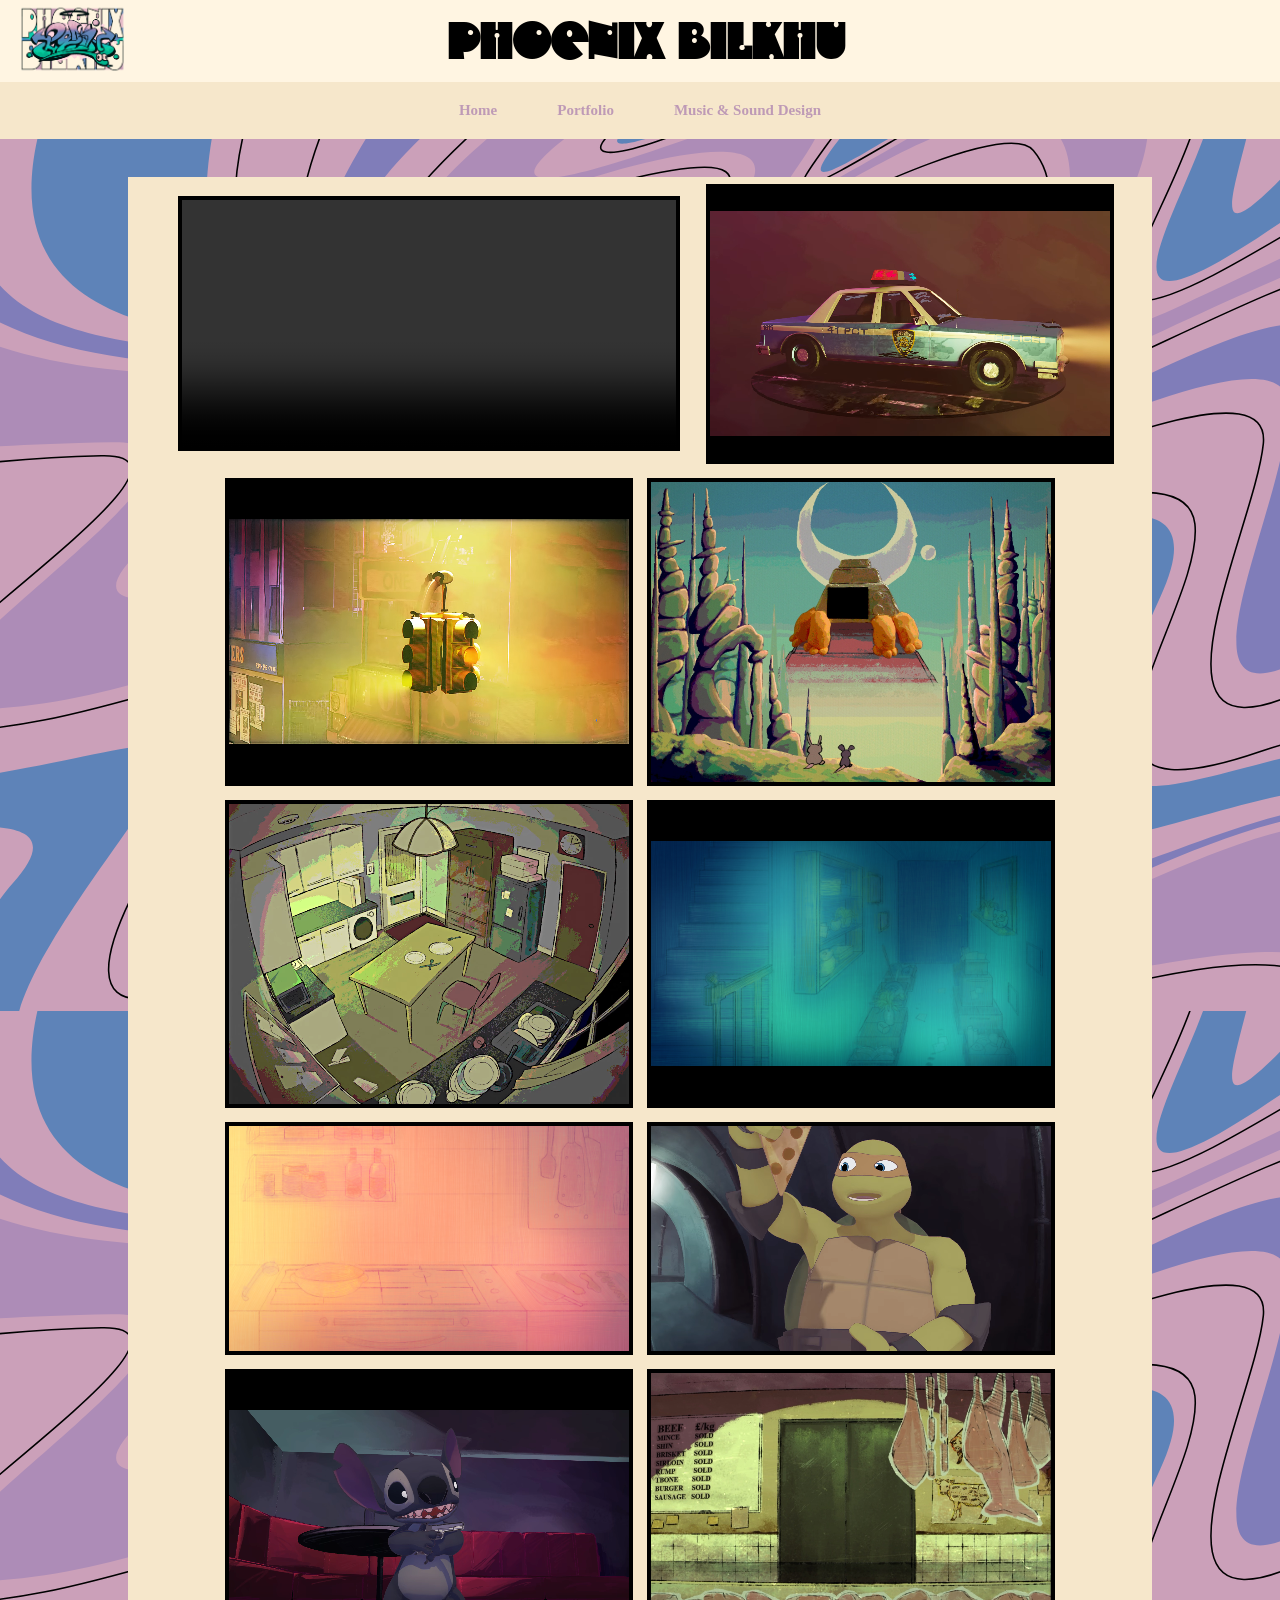
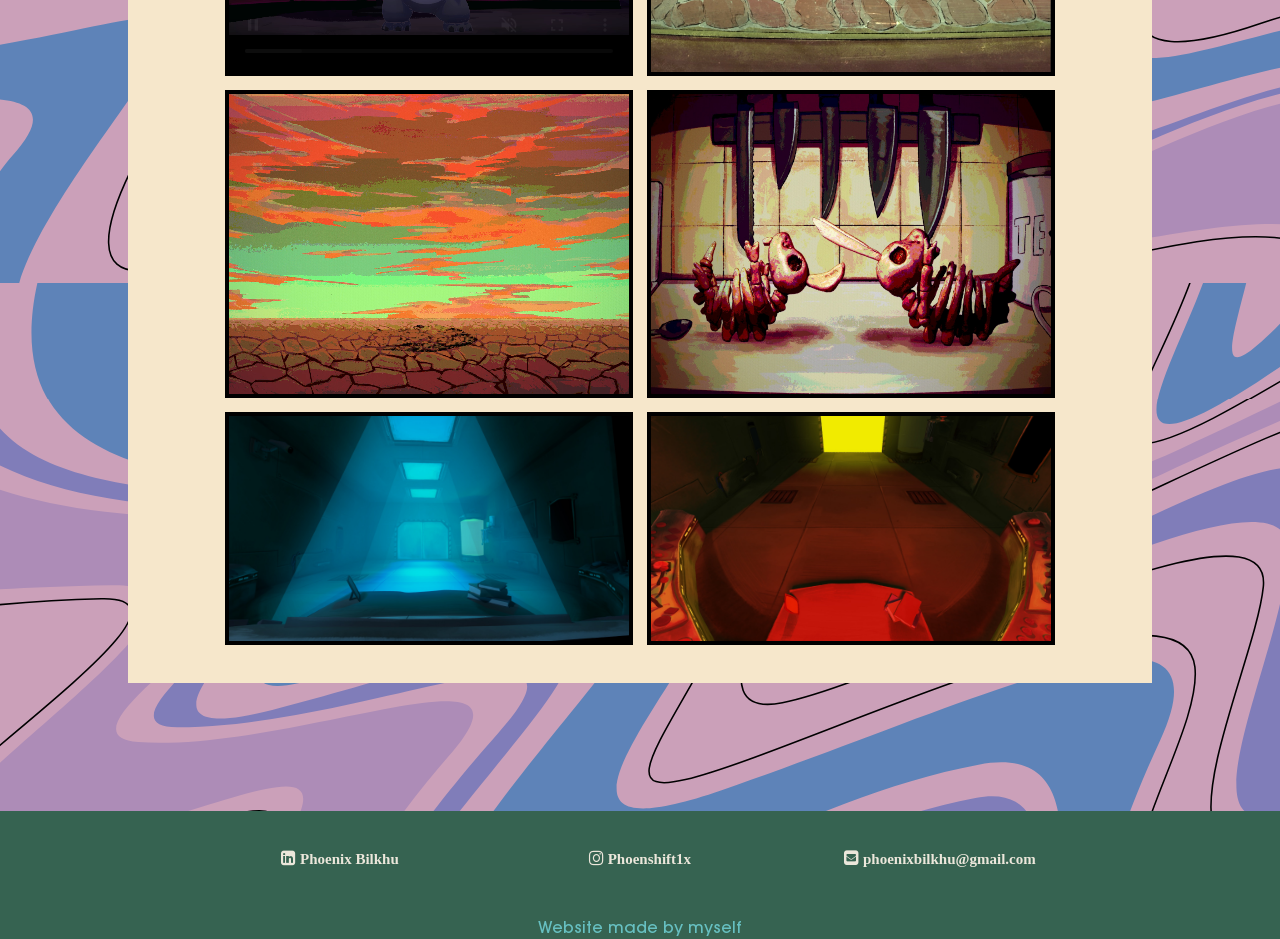
==== portfolio.html @ 6812cae0 "Update portfolio.html" ====
<!DOCTYPE html>
<html lang=en>
   <head>
     
    <link rel="stylesheet" href="https://cdnjs.cloudflare.com/ajax/libs/font-awesome/4.7.0/css/font-awesome.min.css">
    <link rel="stylesheet" href="style.css">
    <title> Portfolio </title>
     <link rel="icon" type="image/x-icon" href="images/icon.ico">
  </head>
<body>
  
  <div class="header">
    <a href="#index" class="logo"><img src="images/logo.png" width="120" height="auto"></a>
    <h1>PHOENIX BILKHU</h1>
    <div class="right"></div>
  </div>
  

  <div class="topnav">
    <ul>
      <li><a href="index.html">Home</a></li>
      <li><a href="portfolio.html">Portfolio</a></li>
      <li><a href="sound.html">Music &amp; Sound Design</a></li>
      <!--<li><a href="#">Contact</a></li>-->
    </ul>
  </div>

  <div class="main">
    <div class="gallerycontainer">
      <div class="gallery">
        <video src="portfolio/catanim.webm" type="video/webm" width=100% height=100% loop controls autoplay class="galleryhighlight"></video>
    
        <!--<div class="gallerycolumn">-->
          <div class="galleryitem">
            <video src="portfolio/COP CAR.webm" type="video/webm" width=100% height=100% loop autoplay muted></video>
          </div>
        
          <div class="galleryitem">
            <video src="portfolio/lobstermobster.webm" type="video/webm" width=100% height=100% loop autoplay muted></video>
          </div>
      
          <div class="galleryitem">
            <img src="portfolio/microwave.jpeg" width=1440 height=1080>
          </div>
      
          <div class="galleryitem">
            <video src="portfolio/kitchen.webm" type="video/webm" width=100% loop autoplay muted></video>
          </div>
      
          <div class="galleryitem">
            <img src="portfolio/tbp_sh04_bg.jpg" width=1920 height=1080>
          </div>
      
          <div class="galleryitem">
            <img src="portfolio/tbp_sh104_bg.jpg" width=1920 height=1080>
          </div>
      
          <div class="galleryitem">
            <video src="portfolio/emotion_v2.webm" type="video/webm" loop autoplay muted></video>
          </div>
      
          <div class="galleryitem">
            <video src="portfolio/lip_sync_v2.webm" type="video/webm" loop autoplay controls muted></video>
          </div>
      
          <div class="galleryitem">
            <img src="portfolio/BFBN_BG_sh01.jpeg" width=1440 height=1080>
          </div>
      
          <div class="galleryitem">
            <video src="portfolio/cat appears.webm" type="video/webm" width=100% height=100% loop autoplay muted></video>
          </div>
      
          <div class="galleryitem">
            <img src="portfolio/end screen.jpeg" width=1440 height=1080>
          </div>
          
          <div class="galleryitem">
            <img src="portfolio/spsw_TEST02.jpeg" width=1920 height=1080>
          </div>
          
          <div class="galleryitem">
            <img src="portfolio/spsw_TEST03.jpeg" width=1920 height=1080>
          </div>
      </div>

        



    </div>
  
    
    <div class="space"></div>
  </div>
  
  <div class="footer">
    <div class="footercontainer">
      <div class="contactcontainer">
        <div class="contactlink">
          <a href="https://www.linkedin.com/in/phoenix-bilkhu-571b53319" target="_blank"><i style="font-size:17px" class="fa">&#xf08c;</i> Phoenix Bilkhu</a>
        </div>
        <div class="contactlink">
        <a href="https://www.instagram.com/phoenshift1x" target="_blank"><i style="font-size:17px" class="fa">&#xf16d;</i> Phoenshift1x</a>
        </div>
        <div class="contactlink">
        <a href="mailto:phoenixbilkhu@gmail.com"><i style="font-size:17px" class="fa">&#xf199;</i> phoenixbilkhu@gmail.com</a>
      </div>
    </div>
    <div class="footertextcontainer"><p class="footertext">Website made by myself</p></div>
  </div>
</div>
    
</body>
</html>
---- style.css ----
@font-face {
  font-family: "Block Berthold";
  src: url('fonts/Block Berthold Regular.ttf') format('truetype');
}

@font-face {
  font-family: "Flexure";
  src: url('fonts/Flexure.ttf') format('truetype');
}

@font-face {
  font-family: "Zurich Extended";
  src: url('fonts/Zurich Extended BT.ttf') format('truetype');
}

@font-face {
  font-family: "Hypnos";
  src: url('fonts/Hypnos-Regular.otf') format('opentype');
}

@font-face {
  font-family: "Shotgun";
  src: url('fonts/Shotgun Regular.ttf') format('truetype');
}

@font-face {
  font-family: "Pusab";
  src: url('fonts/PUSAB___.otf') format('opentype');
}

@font-face {
  font-family: "ITC Avant Garde";
  src: url('fonts/ITCAvantGardePro-Md.ttf') format('truetype');
}

body {
  display: flex;
  min-height: 100vh;
  margin: 0;
  flex-direction: column;
  /*background-color: #B02C37;*/
  padding: 0;
}

.main {
  font-family: "PT Sans", Calibri, Tahoma, sans-serif;
  display: flex;
  flex-direction: column;
  background-color: #f6e7cb;
  /*background-image: url(images/background02.svg);*/
  /*background-size: 25% auto;*/
  /*background-repeat: repeat;*/
  margin: 0;
  /*padding-bottom: 15%;*/
}

.header {
  margin-top: 0;
  margin-bottom: 0;
  display: flex;
  /*flex-direction: row;*/
  justify-content: center;
  align-content: center;
  background-color: #FFF5E2;
}

.logo {
  margin-top: auto;
  margin-bottom: auto;
  /*margin-left: auto;*/
  padding-left: 1%;
  flex: 1;
}

h1 {
  display: inline-block;
  font-family: "Shotgun";
  /*transform: scaleY(0.5);*/
  font-size: 300%;
  margin-top: auto;
  margin-bottom: auto;
  /*justify-self: center;*/
  margin-left: auto;
  margin-right: auto;
}
.right {
  flex: 1;
}

ul {
  list-style-type: none;
  margin: 0;
  padding: 0;
  display: flex;
  justify-content: center;
  background-color: #f6e7cb;
}

ul li a {
  font-family: "kabel";
  display: block;
  color: #BE9AB6;
  padding: 20px 30px;
  text-decoration: none;
}

ul li a:hover {
  color: #f6e7cb;
  background-color: #E2BAC9;

}

ul li a:active {
  background-color: #BE9AB6;
}

/*
.main {
  display: flex;
  justify-content: center;
}
*/


.videodiv {
  padding: 7% 0% 7% 0%;
  margin-right: 0%;
  margin-left: 0%;
  width:100%;
  /*background-color: #DBA6C0;*/
  background-image: url(images/background01.svg);
  background-size: 120%;
  /*background-repeat: repeat;*/


  
}
video {
  display: block;
  margin: 0 auto;
}
.bio{
  /*background-color: #e9d8b9;*/
  margin-top: 5%;
  margin-left: 10%;
  margin-right: 10%;
  padding: 2% 5% 2% 5%;
}
.spacer{
  border: 1px solid #d4bc8f;
}
.bio p{
  font-family: ""ITC Avant Garde"";
  margin: 5% auto 5% auto;
  /*padding-left: 25%;*/
  font-size: 150%;
  /*padding-right: 25%;*/
  text-align: center;
  color: #354242;
  font-weight: lighter;
}
.experience {
  margin-top: 5%;
  margin-bottom: 0;
  padding-top: 10%;
  padding-bottom: 10%;
  background-image: url(images/background02.svg);
  background-size: 120%;
}
.filmtitle {
  font-family: "Kabel";
  font-size: 30px;
  margin: 0;
  margin-top: 1%;
  padding-left: 10%;
  padding-right: 10%;
  text-align: center;
  color: #FFF5E2;
  font-weight: bold;
}
.filmrole {
  font-family: ""ITC Avant Garde"";
  font-size: 20px;
  margin: 0;
  margin-top: 1%;
  margin-bottom: 3%;
  padding-left: 10%;
  padding-right: 10%;
  text-align: center;
  color: #FFF5E2;
  font-weight: bold;
}


.gallery {
  display: flex;
  flex-wrap: wrap;
  justify-content: center;
  background-color: #f6e7cb;
  padding: 3%;
  padding-top: 0%
}

.gallerycontainer {
  background-color: #BE9AB6;
  background-image: url(images/background01.svg);
  background-size: 120%;
  padding: 10%;
  padding-top: 3%;
  margin-bottom: 0;
}

.galleryhighlight {
  flex: 1;
  border: 4px solid #000000;
  margin: 2%;
}
.galleryitem {
  display: flex;
  /*aspect-ratio: 16/9;*/
  margin: 7px;
  border: 4px solid #000000;
  width: 45%;
  max-width: 400px;
  min-width: 230px;
  align-content: center;
  justify-content: center;
  background-color: #000000
}
.galleryitem img{
  width: 100%;
  align-self: center;
  height: auto;
}

.galleryitem video{
  width: 100%;
  height: auto;
}

.soundgallery {
  padding: 3%;
  /*padding-top: 3%;*/
  display: flex;
  flex-direction: column;
}

.soundgalleryitem {
  margin-bottom: 5%;
  display: flex;
  padding: 2%;
  flex-direction: row;
  justify-content: flex-start;
  
  /*background-image: url(images/bg_image01.png);*/
  background-image: url(images/background02.svg);
  background-size: 120%;
  /*background-size: 25% auto;*/
  /*background-repeat: repeat;*/
}

.soundgalleryitem video{
  width: 50%;
  /*height: auto;*/
}

.soundgallerytext{
  margin-left: 10%;
  margin-right: 10%;
  /*
  font-family: "Kabel";
  font-weight: bold;
  color: #FFF5E2;
  */
}

.soundgallerytext h2{
  font-family: "Kabel";
  font-weight: bold;
  color: #FFF5E2;
  font-size: 150%
}

.soundgallerytext p{
  font-family: "Kabel";
  font-weight: normal;
  color: #FFF5E2;
}

.instagram-media {
  height: auto;
  width: auto;
  display: flex;
}

.soundgalleryaudio{
  margin-left: auto;
  margin-right: auto;
  display: flex;
  flex-direction: column;
  justify-content: center;
  width: auto;
    
}

.embedcontainer {
  display: flex;
  justify-content: center;
  justify-self: center;
  margin: 5% 10% 5% 10%;
  /*margin-top: 5%*/
  /*max-width: 900px;*/
}




.space {
  flex-grow: 0.75;
}
.footer {
  margin-top: 0;
  padding-top: 3%;
  padding-bottom: 0;
  width: 100%;
  /*background-color: #BF5441;*/
  background-color: #366351;
}

.contactcontainer {
  display: grid;
  grid-template-columns: repeat(auto-fit, 300px);
  justify-content: center;
  margin-bottom: 2%;
}


.contactlink {
  text-align: center;
  color: #f5e5dd
}

a{
  font-family: "Kabel";
  text-decoration: none;
  font-size: 15px;
  font-weight: bold;
  color: #ece7db;
}
a:hover{
  color: #67c0c2;
}

.footertextcontainer{
  display: flex;
  justify-content: center;
  margin: 0;
}
.footertext {
  font-family: "ITC Avant Garde";
  color: #67c0c2;
  margin-bottom: 0;
  margin-top: 2%;
  font-weight: lighter;
  font-size: 16px;
  padding-bottom: 0;
  display: inline-block;
  /*transform: scaleY(0.7);*/
  /*margin-left: 50%;*/
  /*margin-right: auto;*/
}
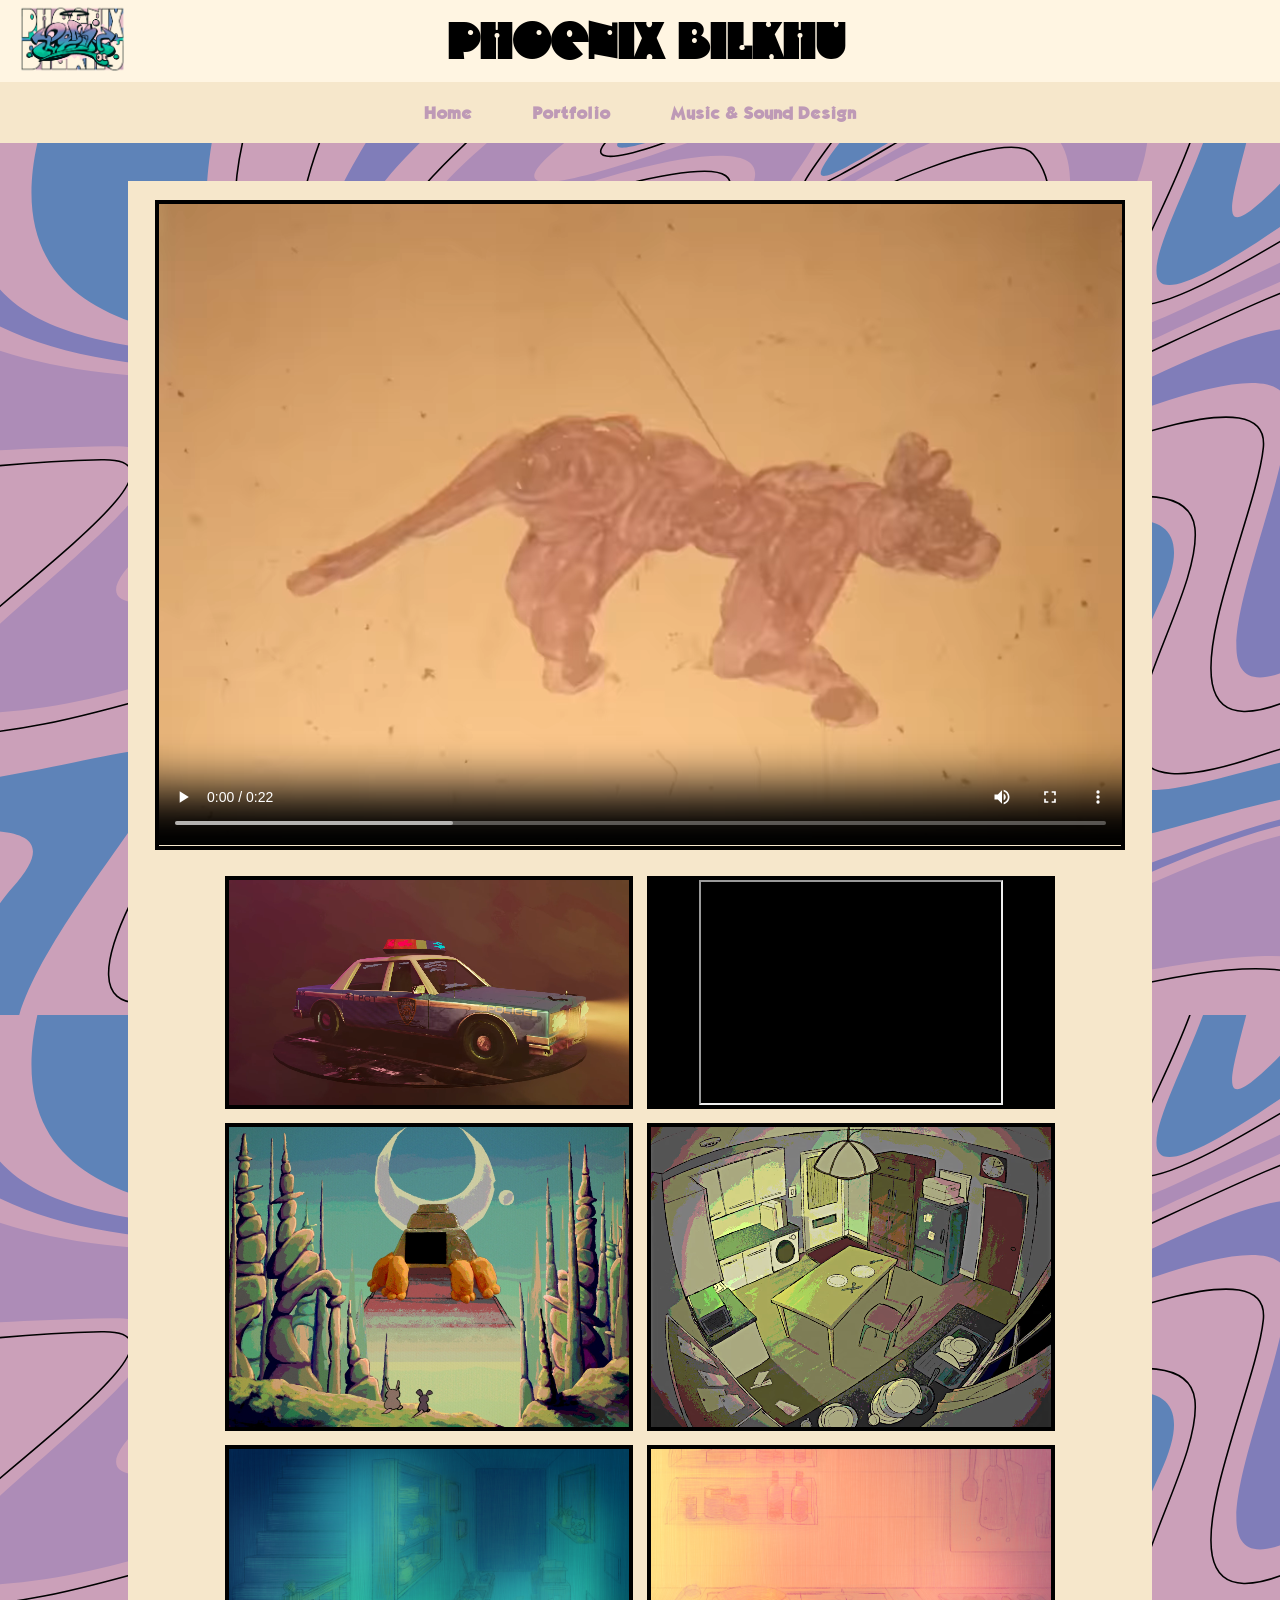
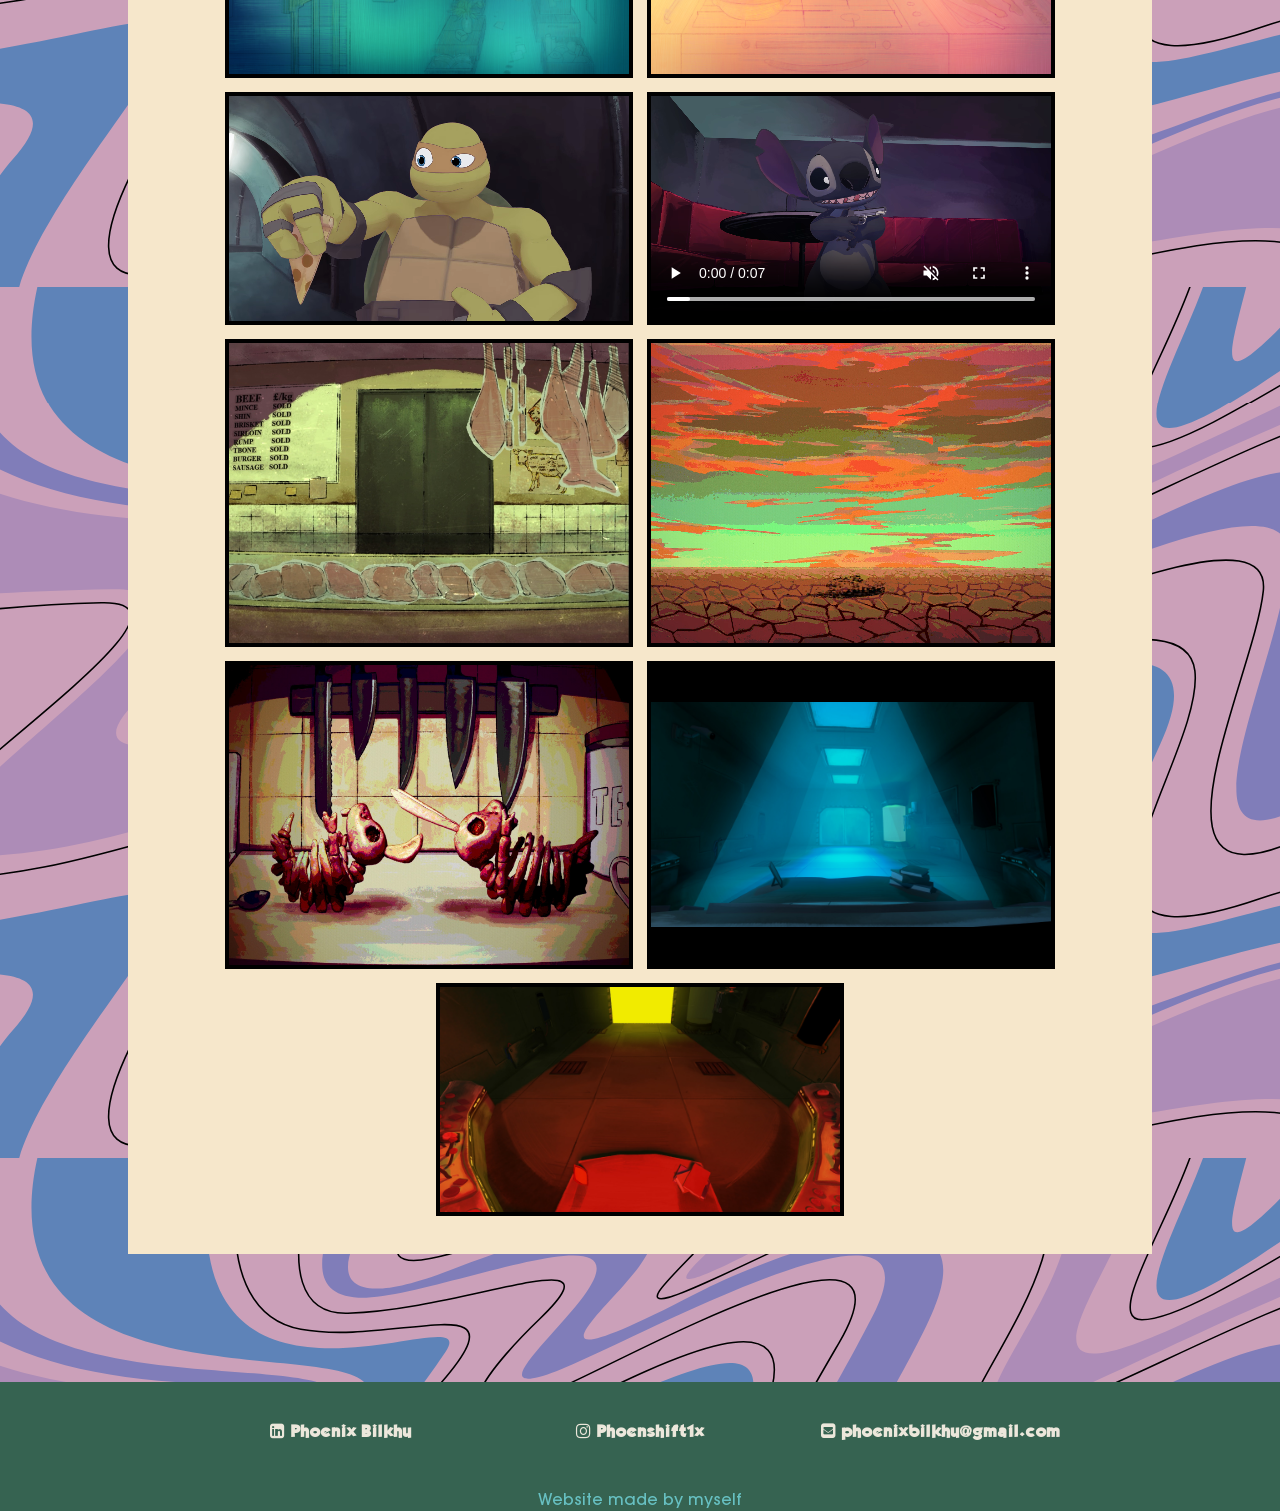
==== commit c12b9a48: "file push test" ====
--- a/portfolio.html
+++ b/portfolio.html
@@ -36,7 +36,8 @@
           </div>
         
           <div class="galleryitem">
-            <video src="portfolio/lobstermobster.webm" type="video/webm" width=100% height=100% loop autoplay muted></video>
+            <!--<video src="https://drive.google.com/file/d/1ZB_AV8BOev5Bovxl6Uo3e-JlqiFli-lx/preview" type="video/webm" width=100% height=100% loop autoplay muted></video>-->
+            <iframe src="https://drive.google.com/file/d/1ZB_AV8BOev5Bovxl6Uo3e-JlqiFli-lx" width=auto height=auto></iframe>
           </div>
       
           <div class="galleryitem">
--- a/style.css
+++ b/style.css
@@ -25,7 +25,12 @@
 
 @font-face {
   font-family: "Pusab";
-  src: url('fonts/PUSAB___.otf') format('opentype');
+  src: url('fonts/PUSAB___.ttf') format('truetype');
+}
+
+@font-face {
+  font-family: "Kabel";
+  src: url('fonts/Kabel Bold.ttf') format('truetype');
 }
 
 @font-face {
@@ -97,7 +102,7 @@
 }
 
 ul li a {
-  font-family: "kabel";
+  font-family: "Kabel";
   display: block;
   color: #BE9AB6;
   padding: 20px 30px;
@@ -114,12 +119,6 @@
   background-color: #BE9AB6;
 }
 
-/*
-.main {
-  display: flex;
-  justify-content: center;
-}
-*/
 
 
 .videodiv {
@@ -240,6 +239,7 @@
 
 .soundgallery {
   padding: 3%;
+  padding-bottom: 0;
   /*padding-top: 3%;*/
   display: flex;
   flex-direction: column;
@@ -248,9 +248,10 @@
 .soundgalleryitem {
   margin-bottom: 5%;
   display: flex;
-  padding: 2%;
+  padding: 1%;
   flex-direction: row;
-  justify-content: flex-start;
+  justify-content: space-between;
+  /*align-content: stretch;*/
   
   /*background-image: url(images/bg_image01.png);*/
   background-image: url(images/background02.svg);
@@ -288,9 +289,23 @@
 }
 
 .instagram-media {
-  height: auto;
+  height: 289px;
   width: auto;
-  display: flex;
+  /*display: flex;*/
+}
+
+.youtube-media  {
+  /*height: 200%;*/
+  /*width: 100%;*/
+  size: 200%;
+  /*display: flex;*/
+}
+
+.media-container {
+  width: fit-content;
+  height: fit-content;
+  display: flex;
+  /*align-content: center;*/
 }
 
 .soundgalleryaudio{
@@ -300,14 +315,13 @@
   flex-direction: column;
   justify-content: center;
   width: auto;
-    
 }
 
 .embedcontainer {
   display: flex;
   justify-content: center;
   justify-self: center;
-  margin: 5% 10% 5% 10%;
+  margin: 0% 10% 5% 10%;
   /*margin-top: 5%*/
   /*max-width: 900px;*/
 }
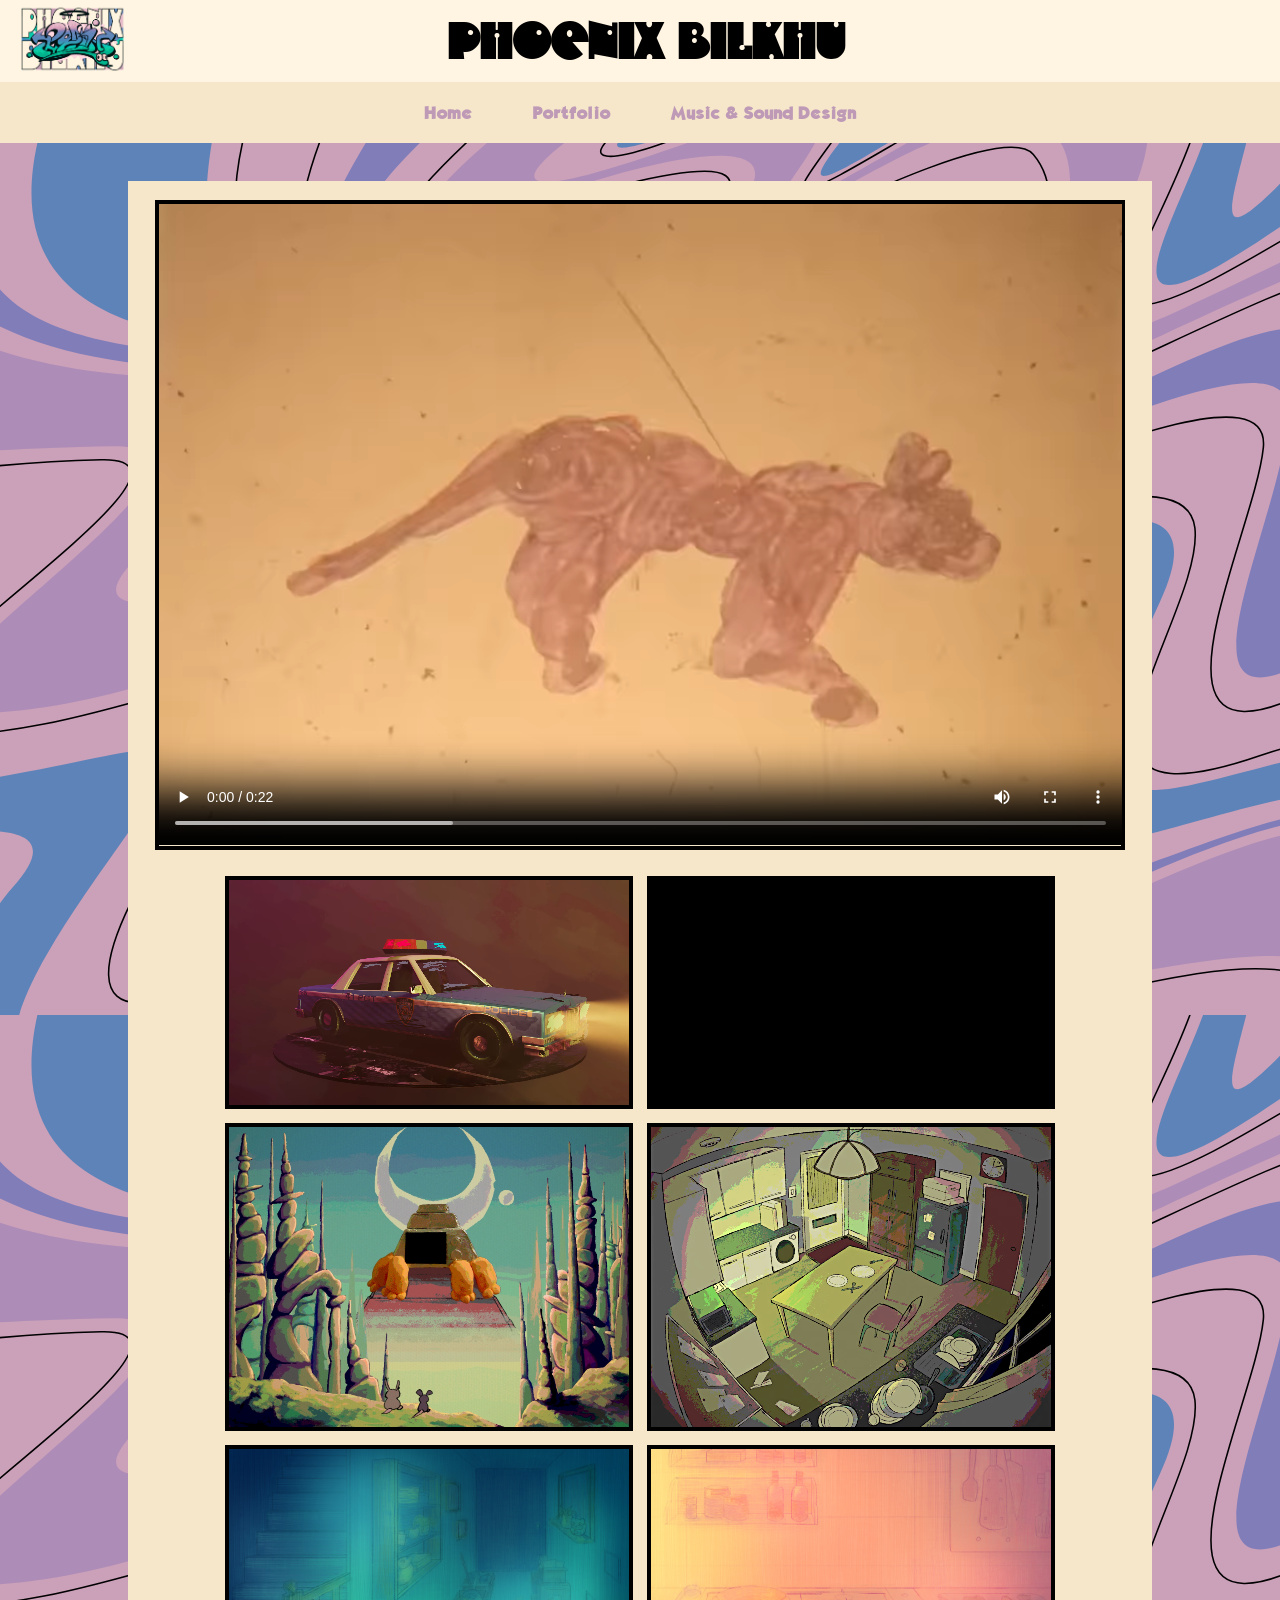
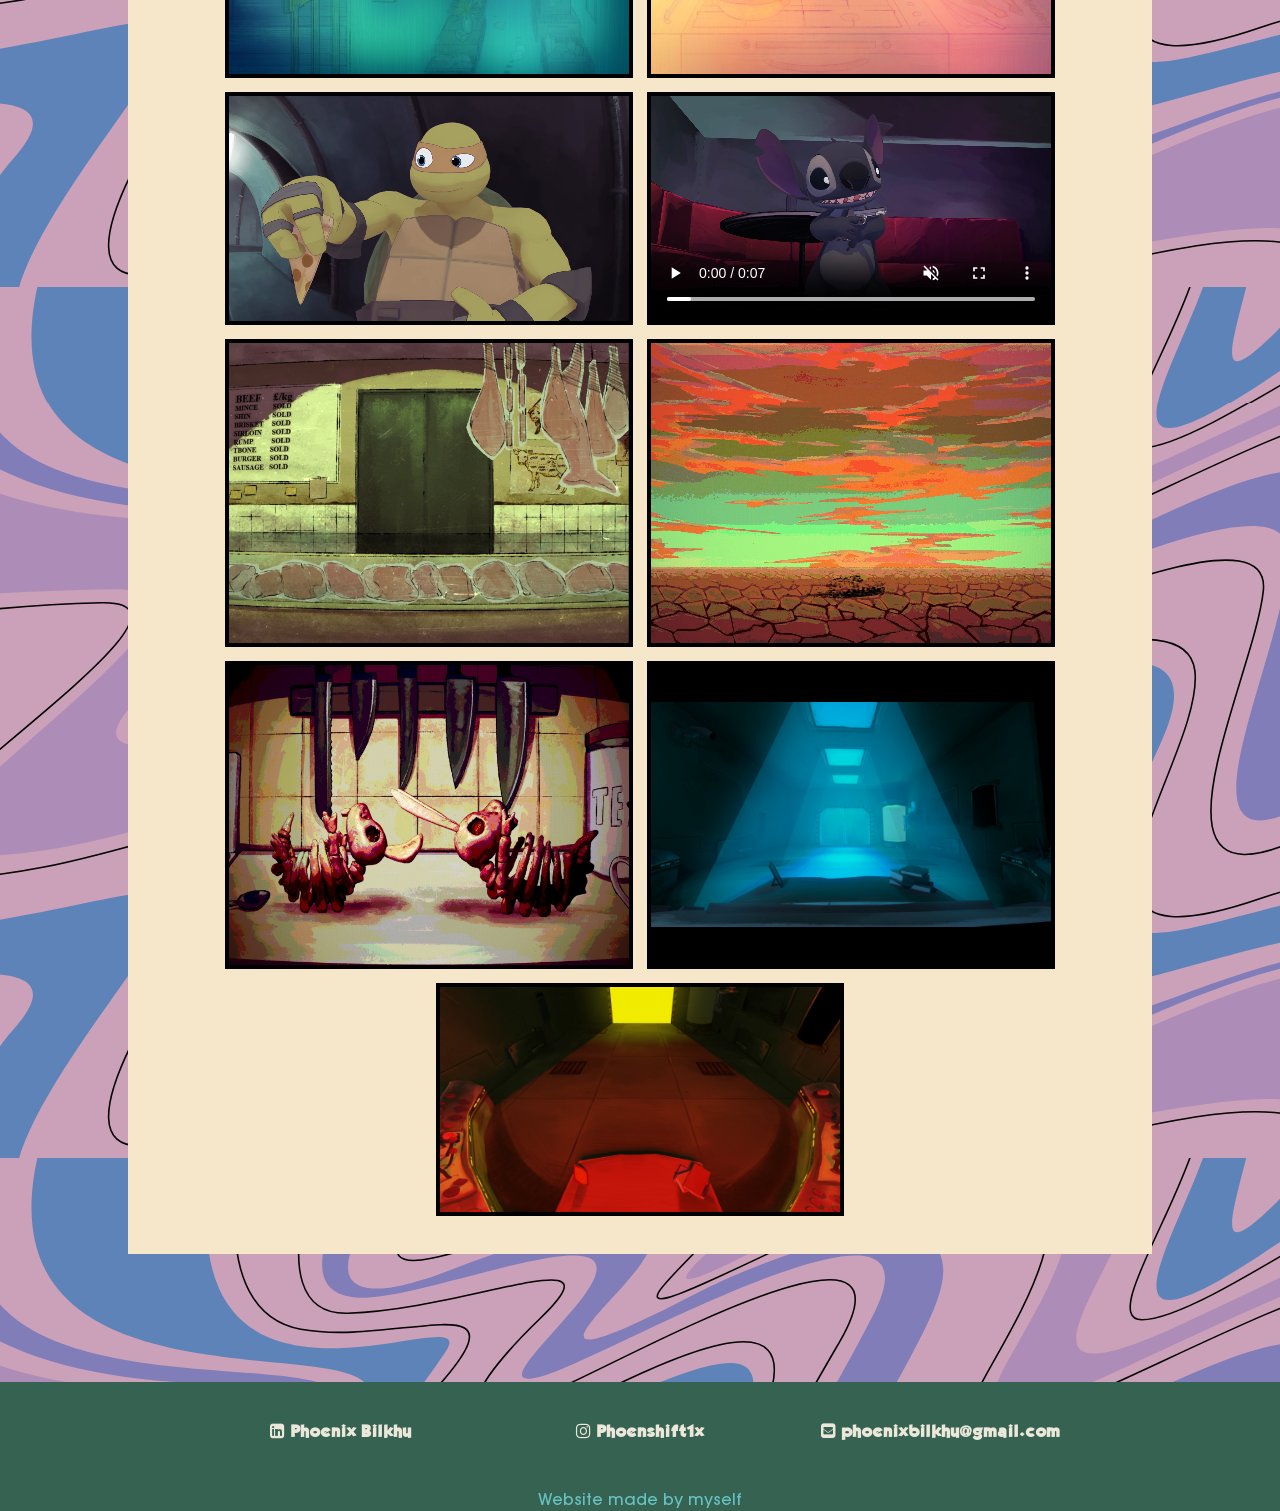
==== commit 49dd7d23: "fix showreel" ====
--- a/portfolio.html
+++ b/portfolio.html
@@ -37,7 +37,7 @@
         
           <div class="galleryitem">
             <!--<video src="https://drive.google.com/file/d/1ZB_AV8BOev5Bovxl6Uo3e-JlqiFli-lx/preview" type="video/webm" width=100% height=100% loop autoplay muted></video>-->
-            <iframe src="https://drive.google.com/file/d/1ZB_AV8BOev5Bovxl6Uo3e-JlqiFli-lx" width=auto height=auto></iframe>
+            <iframe src="https://drive.google.com/file/d/1ZB_AV8BOev5Bovxl6Uo3e-JlqiFli-lx/preview" width=1920 height=1080 overflow: hidden></iframe>
           </div>
       
           <div class="galleryitem">
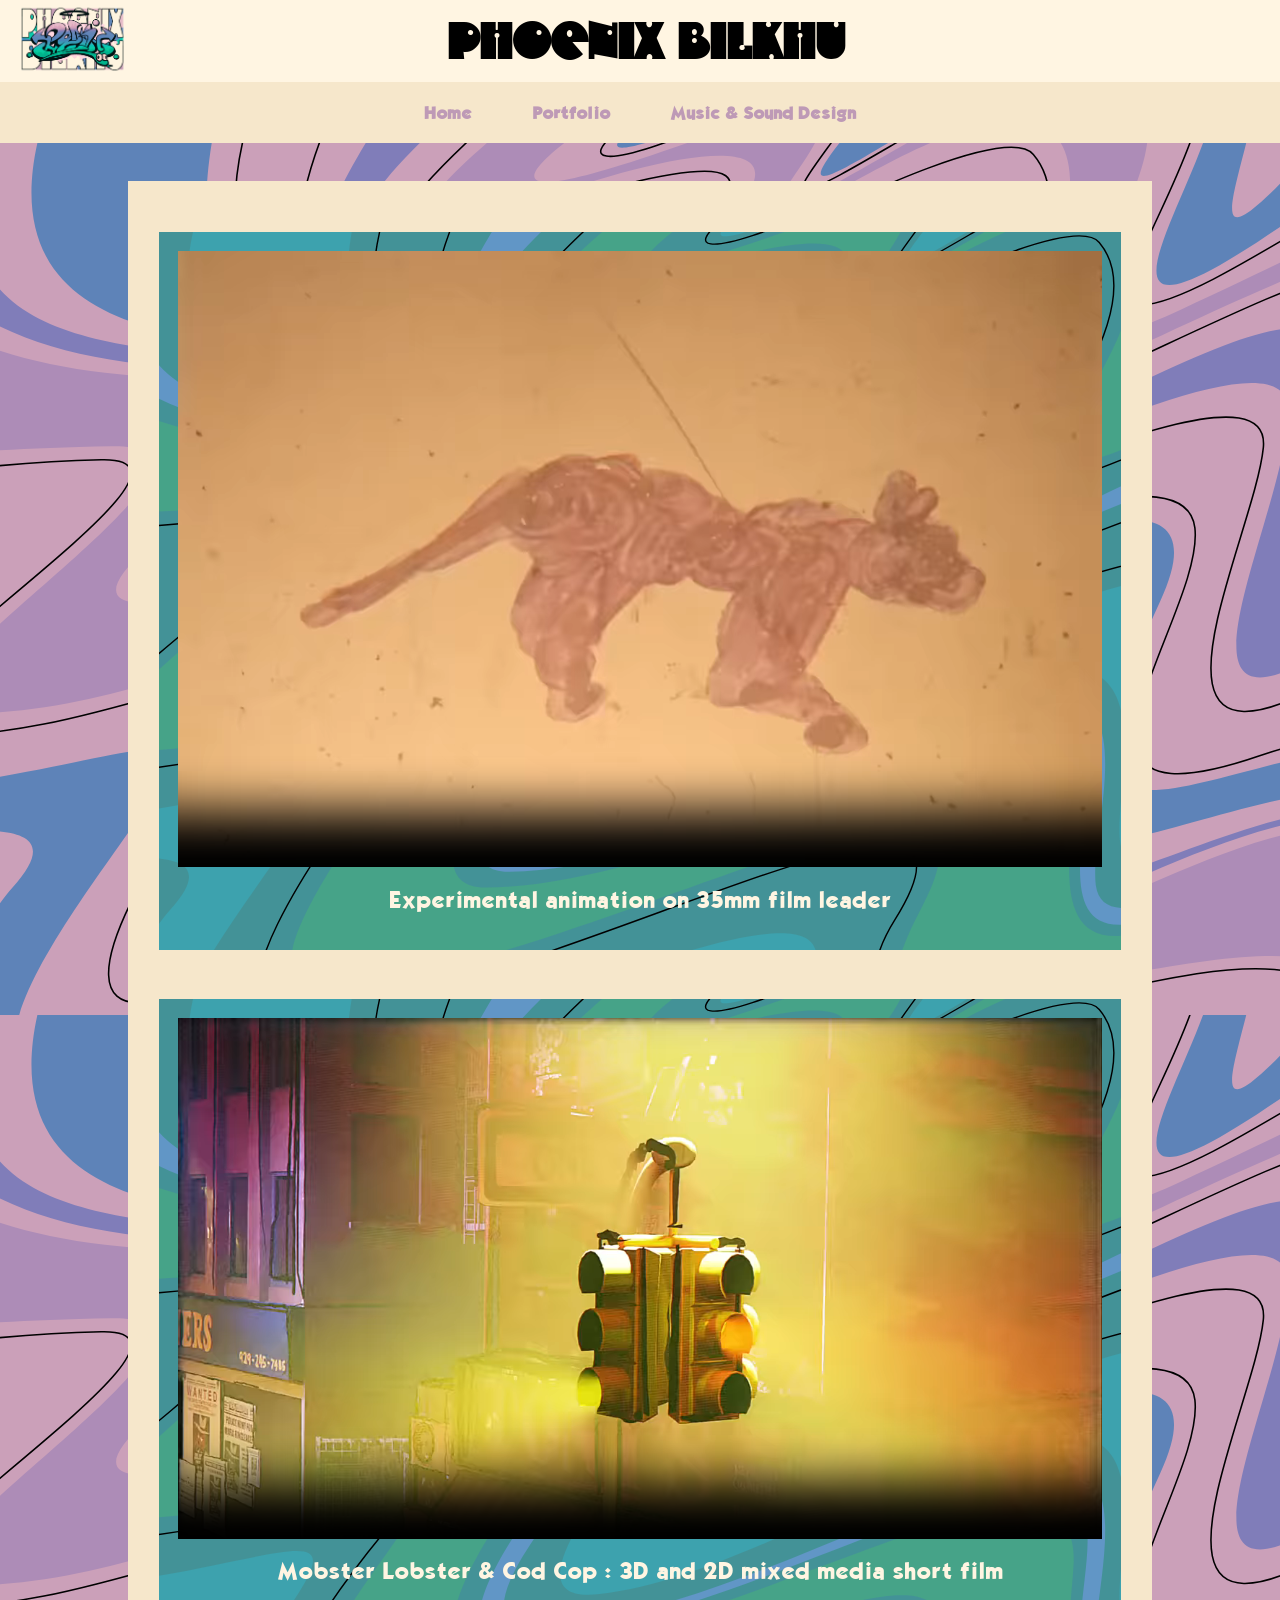
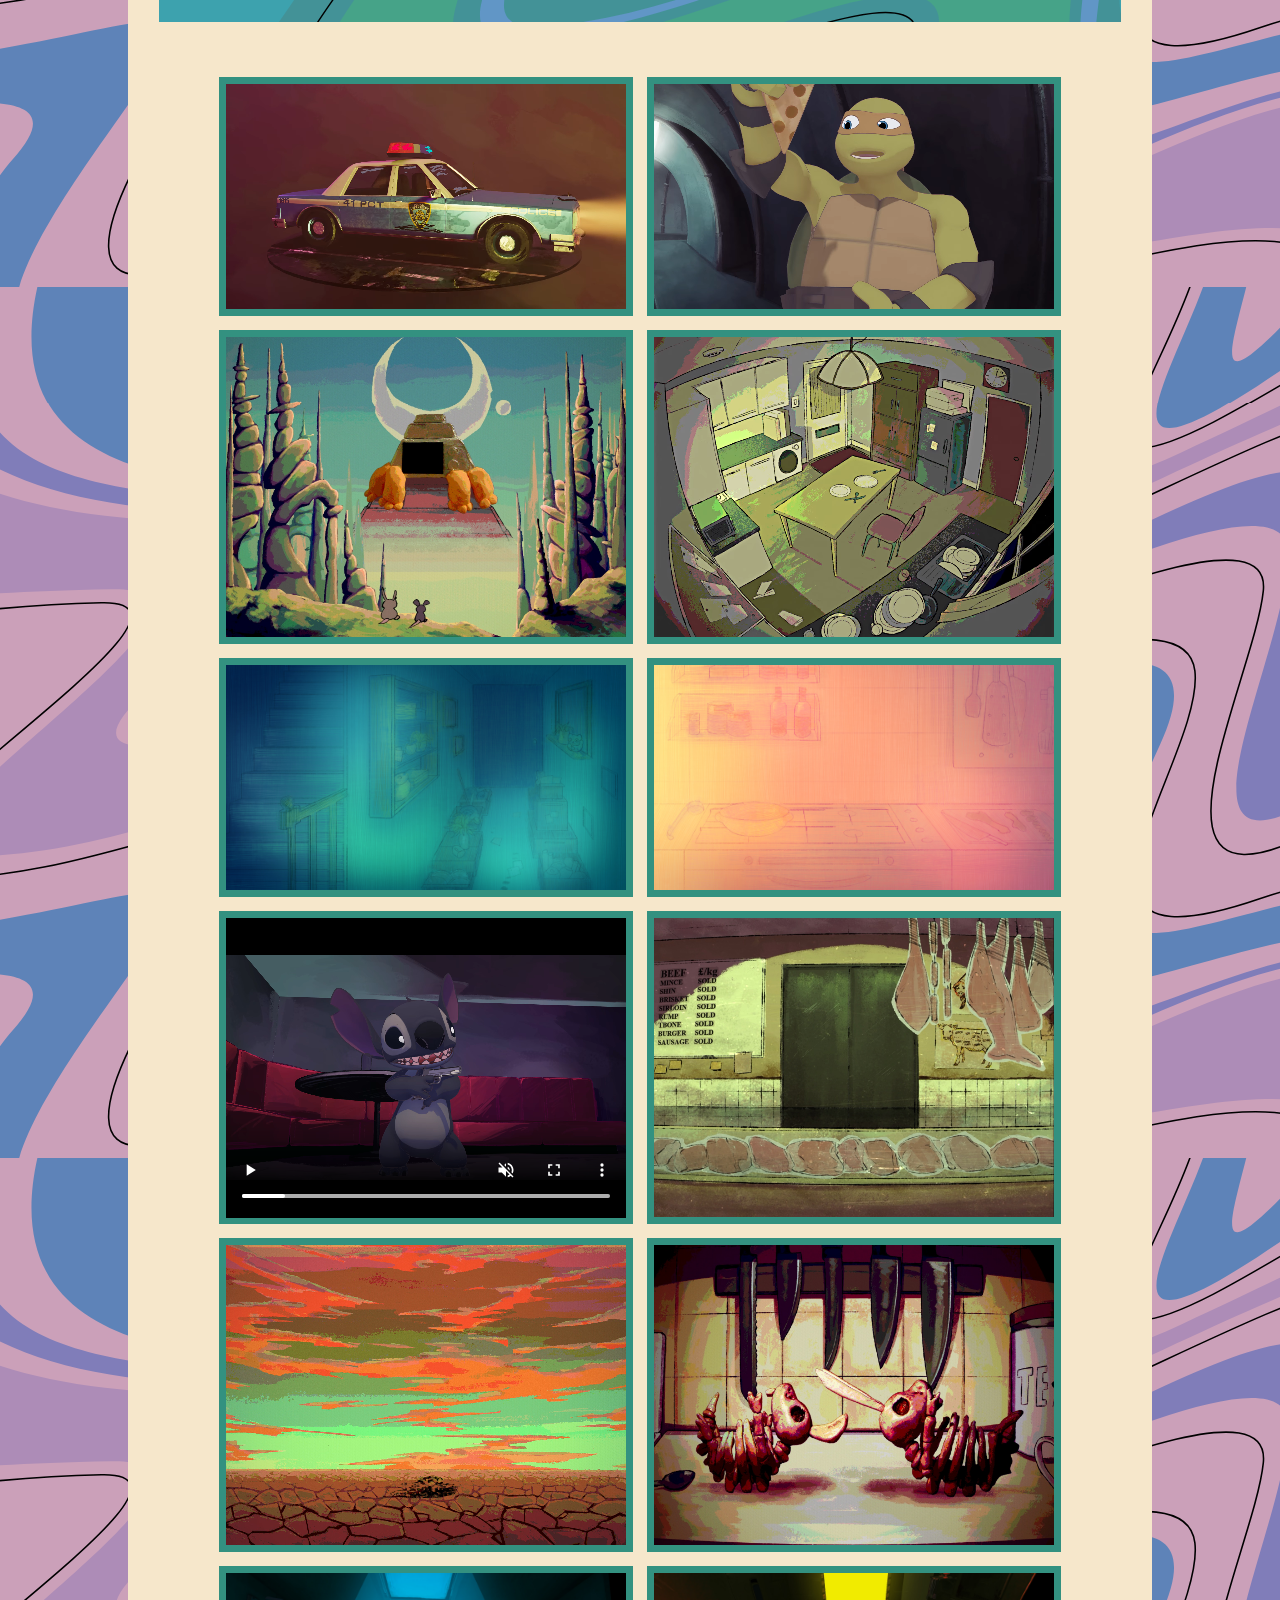
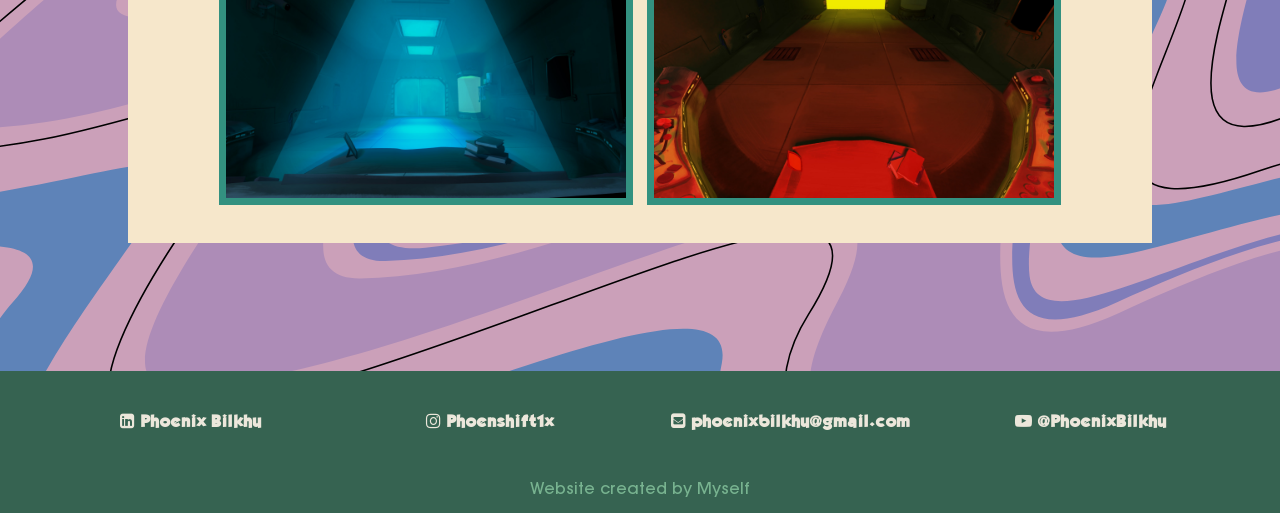
==== commit d2bfbaba: "bunch of fixes" ====
--- a/portfolio.html
+++ b/portfolio.html
@@ -28,16 +28,23 @@
   <div class="main">
     <div class="gallerycontainer">
       <div class="gallery">
-        <video src="portfolio/catanim.webm" type="video/webm" width=100% height=100% loop controls autoplay class="galleryhighlight"></video>
-    
-        <!--<div class="gallerycolumn">-->
+        <div class="galleryhighlight">
+          <video src="portfolio/catanim.webm" type="video/webm" width=100% height=100% loop controls autoplay></video>
+          <p>Experimental animation on 35mm film leader</p>
+        </div>
+        
+        <div class="galleryhighlight">
+          <video src="portfolio/lobstermobster.webm" type="video/webm" width=100% height=100% loop controls muted autoplay ></video>
+          <p>Mobster Lobster & Cod Cop : 3D and 2D mixed media short film</p>
+        </div>
+          
+        <div class="galleryitems">
           <div class="galleryitem">
             <video src="portfolio/COP CAR.webm" type="video/webm" width=100% height=100% loop autoplay muted></video>
           </div>
         
           <div class="galleryitem">
-            <!--<video src="https://drive.google.com/file/d/1ZB_AV8BOev5Bovxl6Uo3e-JlqiFli-lx/preview" type="video/webm" width=100% height=100% loop autoplay muted></video>-->
-            <iframe src="https://drive.google.com/file/d/1ZB_AV8BOev5Bovxl6Uo3e-JlqiFli-lx/preview" width=1920 height=1080 overflow: hidden></iframe>
+            <video src="portfolio/emotion_v2.webm" type="video/webm" loop autoplay muted></video>
           </div>
       
           <div class="galleryitem">
@@ -56,9 +63,6 @@
             <img src="portfolio/tbp_sh104_bg.jpg" width=1920 height=1080>
           </div>
       
-          <div class="galleryitem">
-            <video src="portfolio/emotion_v2.webm" type="video/webm" loop autoplay muted></video>
-          </div>
       
           <div class="galleryitem">
             <video src="portfolio/lip_sync_v2.webm" type="video/webm" loop autoplay controls muted></video>
@@ -106,9 +110,12 @@
         </div>
         <div class="contactlink">
         <a href="mailto:phoenixbilkhu@gmail.com"><i style="font-size:17px" class="fa">&#xf199;</i> phoenixbilkhu@gmail.com</a>
-      </div>
+        </div>
+        <div class="contactlink">
+        <a href="https://www.youtube.com/@phoenixbilkhu"><i style="font-size:17px" class="fa">&#xf16a;</i> @PhoenixBilkhu</a>
+        </div>
     </div>
-    <div class="footertextcontainer"><p class="footertext">Website made by myself</p></div>
+    <div class="footertextcontainer"><p class="footertext">Website created by Myself</p></div>
   </div>
 </div>
     
--- a/style.css
+++ b/style.css
@@ -144,6 +144,8 @@
   margin-left: 10%;
   margin-right: 10%;
   padding: 2% 5% 2% 5%;
+  align-content: center;
+  display: flexbox;
 }
 .spacer{
   border: 1px solid #d4bc8f;
@@ -158,6 +160,14 @@
   color: #354242;
   font-weight: lighter;
 }
+.software-icons {
+  max-width: 75%;
+  height: auto;
+  display: block;
+  margin-left: auto;
+  margin-right: auto;
+  margin-top: 7%;
+}
 .experience {
   margin-top: 5%;
   margin-bottom: 0;
@@ -178,7 +188,7 @@
   font-weight: bold;
 }
 .filmrole {
-  font-family: ""ITC Avant Garde"";
+  font-family: "ITC Avant Garde";
   font-size: 20px;
   margin: 0;
   margin-top: 1%;
@@ -193,11 +203,15 @@
 
 .gallery {
   display: flex;
-  flex-wrap: wrap;
-  justify-content: center;
+  flex-direction: column;
   background-color: #f6e7cb;
   padding: 3%;
-  padding-top: 0%
+  padding-top: 5%
+}
+.galleryitems {
+  display: flex;
+  flex-wrap: wrap;
+  justify-content: center;
 }
 
 .gallerycontainer {
@@ -210,15 +224,36 @@
 }
 
 .galleryhighlight {
+  display: flex;
+  flex-direction: column;
   flex: 1;
-  border: 4px solid #000000;
-  margin: 2%;
-}
+  padding: 2%;
+  background-image: url(images/background02.svg);
+  margin-bottom: 5%;
+  
+}
+.galleryhighlight video{
+  /*flex: 1;*/
+  /*width: fit-content;*/
+  /*height: 360px;*/
+  /*border: 4px solid #000000;*/
+  /*margin: 2%;*/
+}
+.galleryhighlight p{
+  padding: 2%;
+  margin: 0;
+  font-size: 20px;
+  align-self: center;
+  font-family: "Kabel";
+  color: #FFF5E2;
+  /*margin: 1%*/
+}
+
 .galleryitem {
   display: flex;
   /*aspect-ratio: 16/9;*/
   margin: 7px;
-  border: 4px solid #000000;
+  border: 7px solid #339180;
   width: 45%;
   max-width: 400px;
   min-width: 230px;
@@ -241,20 +276,25 @@
   padding: 3%;
   padding-bottom: 0;
   /*padding-top: 3%;*/
+  background-image: url(images/background02.svg);
   display: flex;
   flex-direction: column;
 }
 
 .soundgalleryitem {
+  /*width: fit-content;*/
+  /*height: fit-content;*/
   margin-bottom: 5%;
   display: flex;
-  padding: 1%;
+  padding: 3%;
   flex-direction: row;
-  justify-content: space-between;
+  /*align-content: space-between;*/
+  justify-content: center;
   /*align-content: stretch;*/
   
   /*background-image: url(images/bg_image01.png);*/
-  background-image: url(images/background02.svg);
+  /*background-image: url(images/background02.svg);*/
+  background-color: #f6e7cb;
   background-size: 120%;
   /*background-size: 25% auto;*/
   /*background-repeat: repeat;*/
@@ -262,12 +302,18 @@
 
 .soundgalleryitem video{
   width: 50%;
+  align-self: center;
   /*height: auto;*/
 }
 
 .soundgallerytext{
-  margin-left: 10%;
-  margin-right: 10%;
+  display: flex;
+  flex-direction: column;
+  flex: 1;
+  padding: 3%;
+  justify-content: center;
+  /*background-color: #f6e7cb;*/
+  background-image: url(images/background01.svg)
   /*
   font-family: "Kabel";
   font-weight: bold;
@@ -288,17 +334,19 @@
   color: #FFF5E2;
 }
 
-.instagram-media {
-  height: 289px;
-  width: auto;
-  /*display: flex;*/
-}
-
-.youtube-media  {
-  /*height: 200%;*/
-  /*width: 100%;*/
-  size: 200%;
-  /*display: flex;*/
+iframe.instagram-media {
+    max-width: 100% !important;
+    width: 100% !important;
+    min-width: auto !important;
+  height: 335px
+}
+
+iframe.youtube-media {
+    max-width: 100% !important;
+    /*width: 100% !important;*/
+    min-width: auto !important;
+    /*height: auto*/
+  /*height: 335px*/
 }
 
 .media-container {
@@ -308,25 +356,20 @@
   /*align-content: center;*/
 }
 
-.soundgalleryaudio{
-  margin-left: auto;
-  margin-right: auto;
-  display: flex;
-  flex-direction: column;
-  justify-content: center;
-  width: auto;
+.soundgalleryitem audio{
+  margin-right: 3%;
+  align-self: center;
+
 }
 
 .embedcontainer {
   display: flex;
   justify-content: center;
   justify-self: center;
-  margin: 0% 10% 5% 10%;
+  margin: 2% 5% 2% 5%;
   /*margin-top: 5%*/
   /*max-width: 900px;*/
 }
-
-
 
 
 .space {
@@ -362,17 +405,17 @@
   color: #ece7db;
 }
 a:hover{
-  color: #67c0c2;
+  color: #78b390;
 }
 
 .footertextcontainer{
   display: flex;
   justify-content: center;
-  margin: 0;
+  margin: 1%;
 }
 .footertext {
   font-family: "ITC Avant Garde";
-  color: #67c0c2;
+  color: #78b390;
   margin-bottom: 0;
   margin-top: 2%;
   font-weight: lighter;
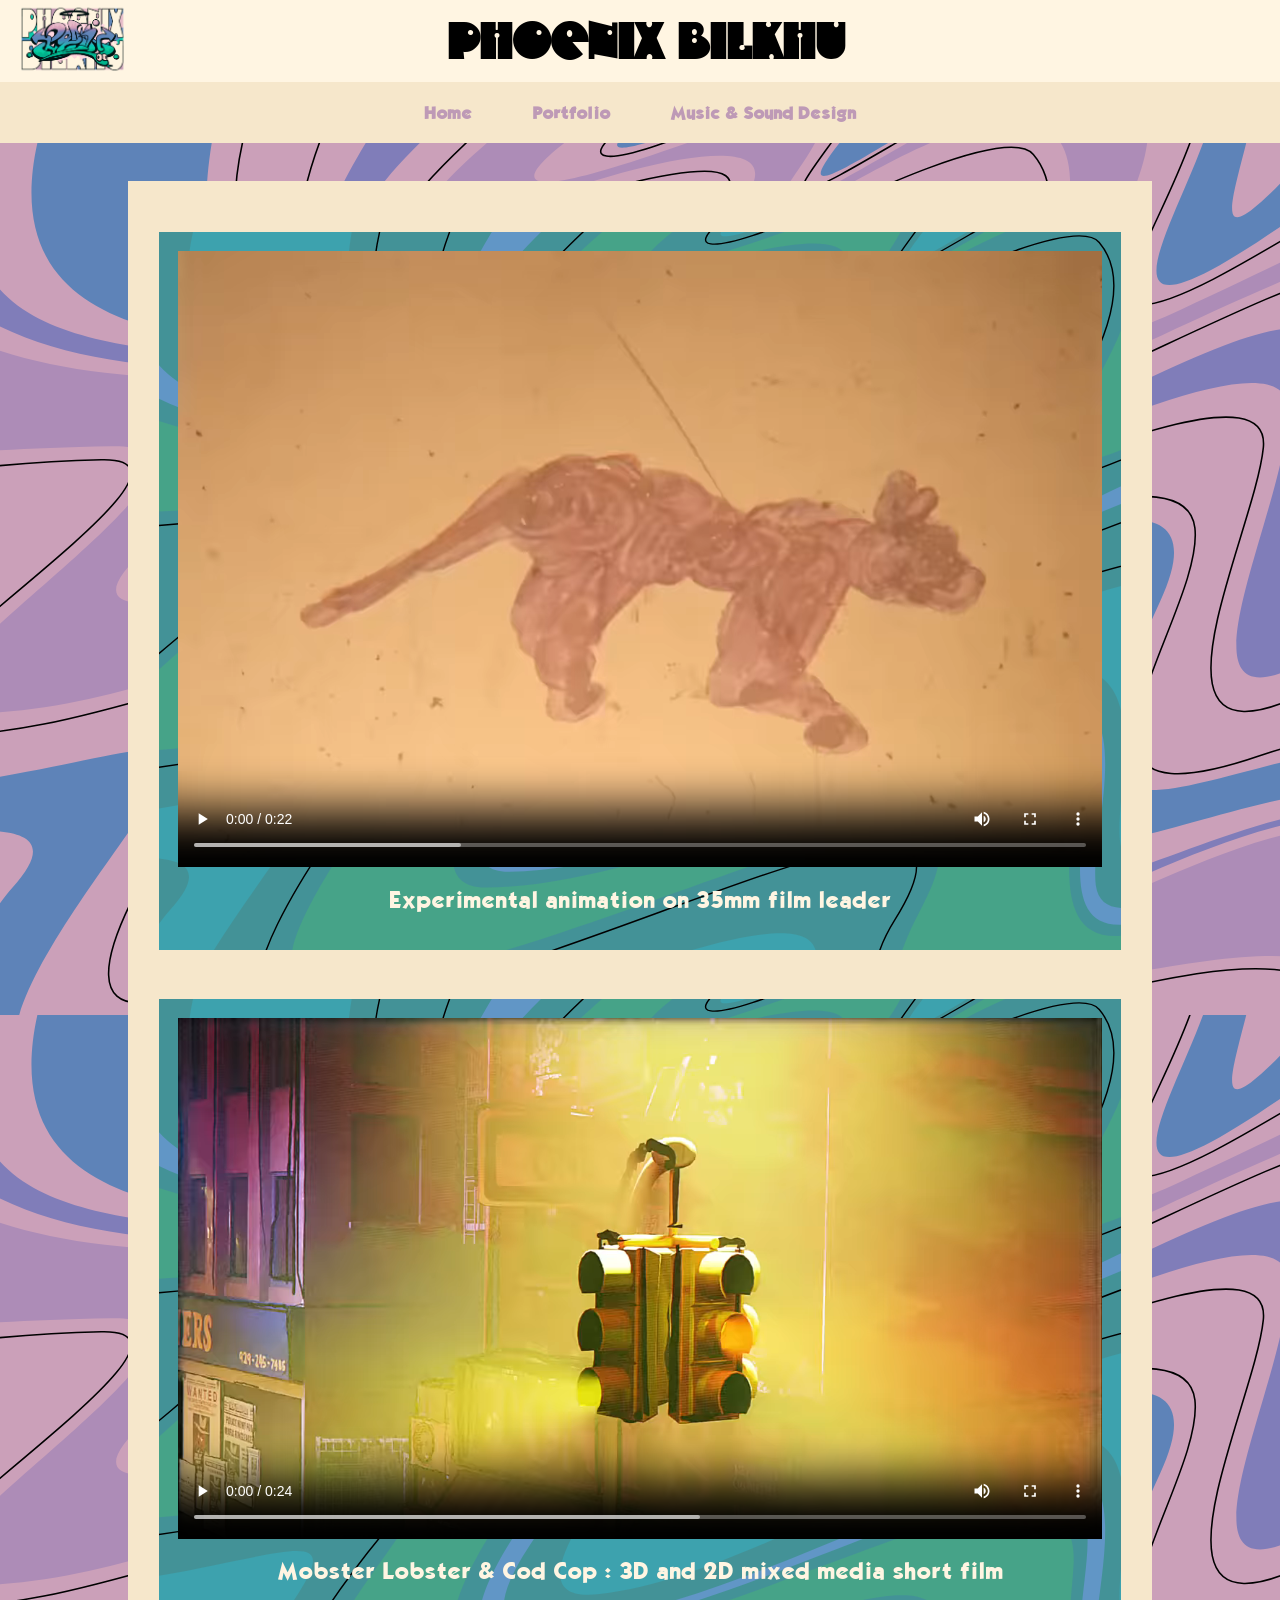
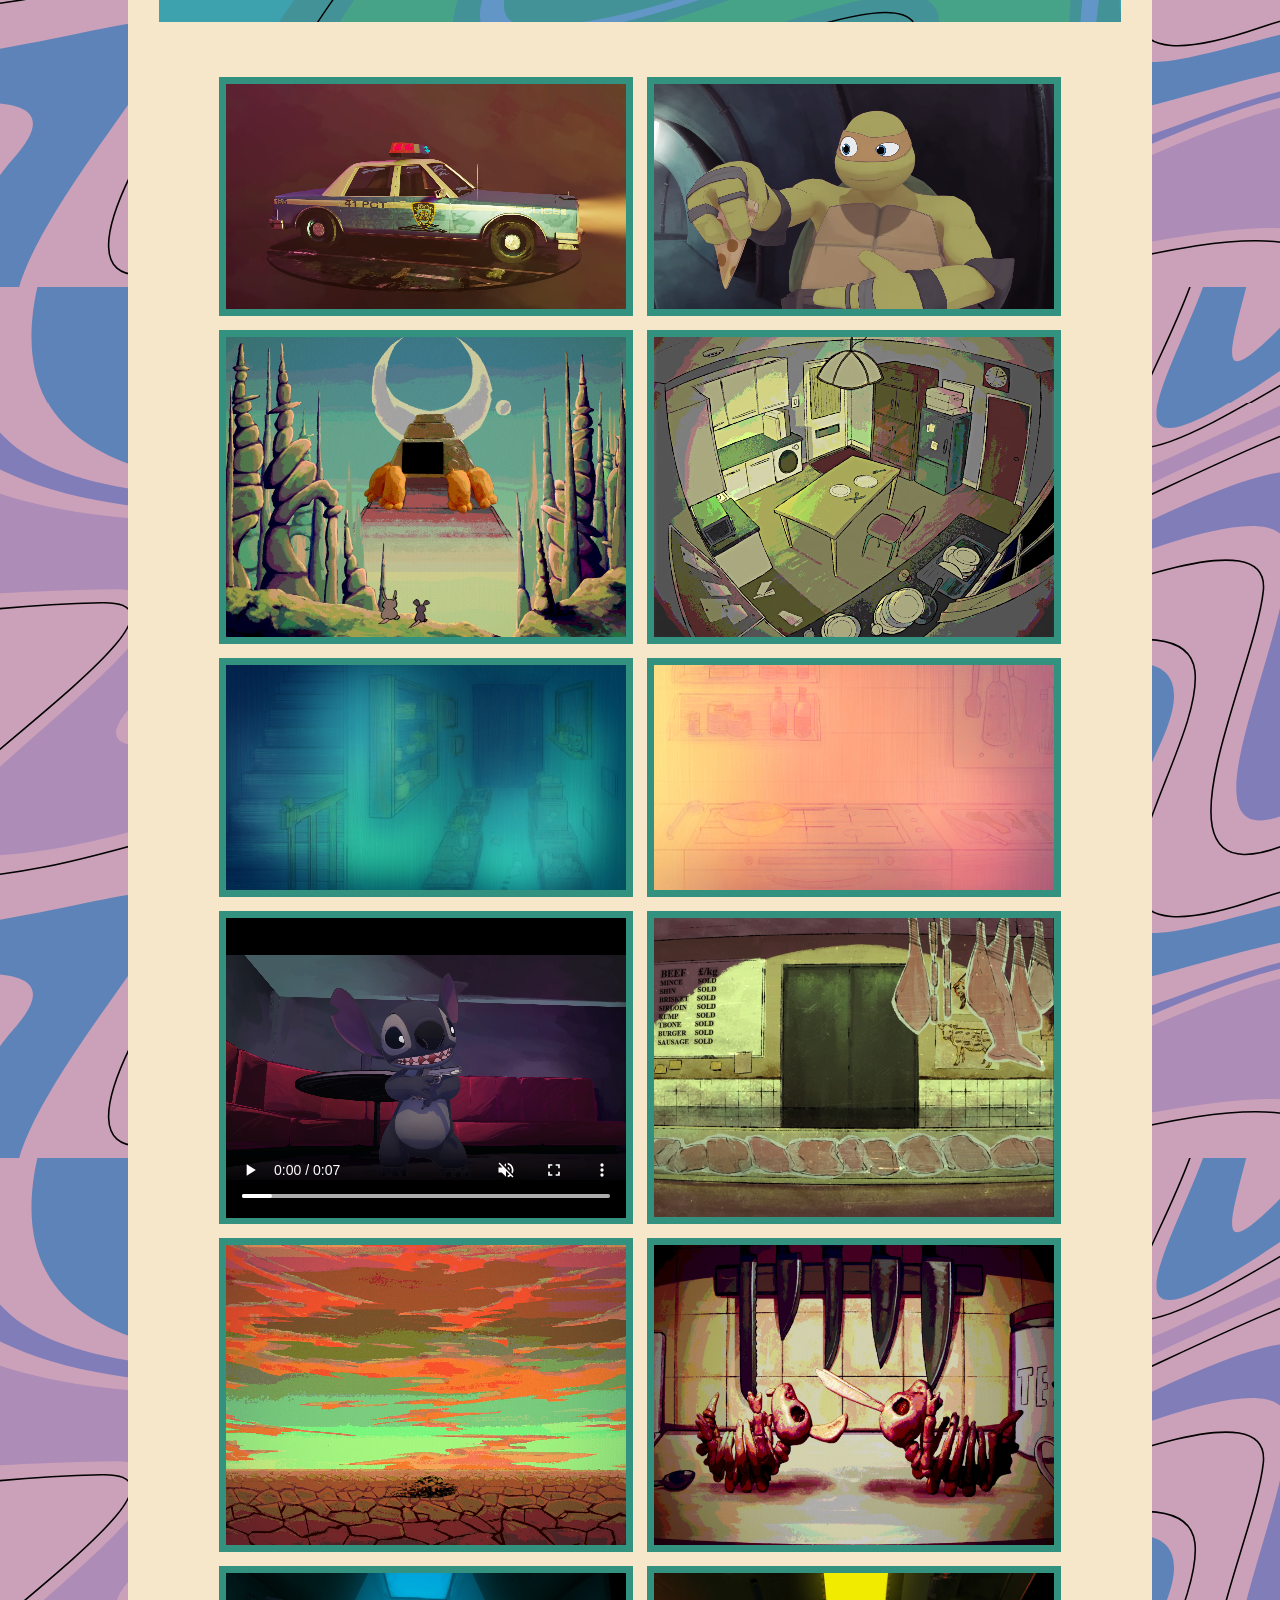
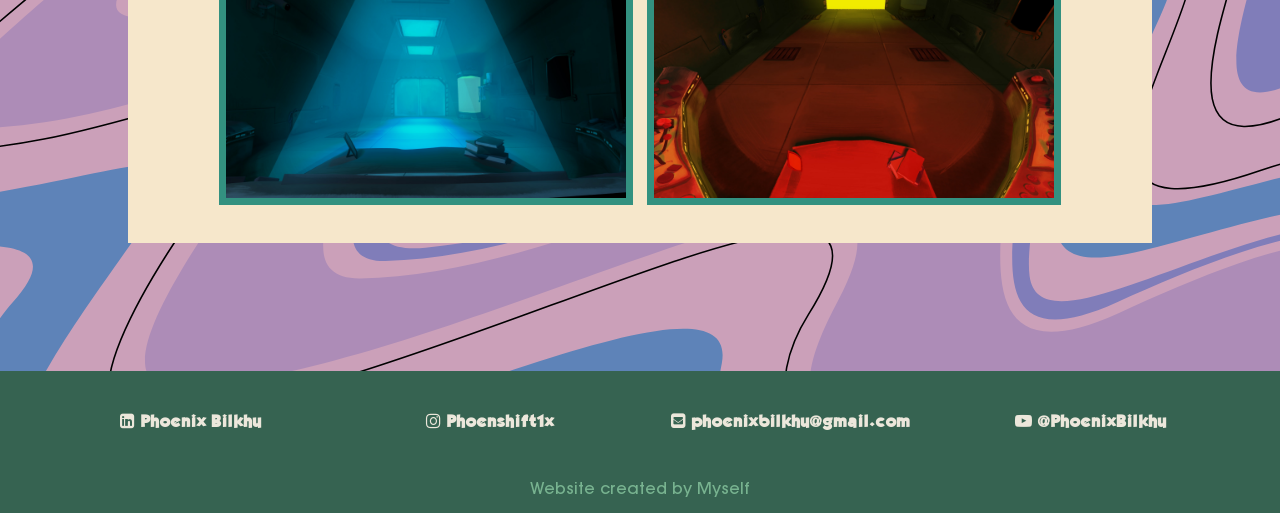
==== commit 37bf0fc8: "changed autoplay settings" ====
--- a/portfolio.html
+++ b/portfolio.html
@@ -34,7 +34,7 @@
         </div>
         
         <div class="galleryhighlight">
-          <video src="portfolio/lobstermobster.webm" type="video/webm" width=100% height=100% loop controls muted autoplay ></video>
+          <video src="portfolio/lobstermobster.webm" type="video/webm" width=100% height=100% loop controls></video>
           <p>Mobster Lobster & Cod Cop : 3D and 2D mixed media short film</p>
         </div>
           
--- a/style.css
+++ b/style.css
@@ -148,20 +148,20 @@
   display: flexbox;
 }
 .spacer{
-  border: 1px solid #d4bc8f;
+  border: 1px solid #d4a68f;
 }
 .bio p{
   font-family: ""ITC Avant Garde"";
-  margin: 5% auto 5% auto;
+  margin: 7% auto 7% auto;
   /*padding-left: 25%;*/
   font-size: 150%;
   /*padding-right: 25%;*/
   text-align: center;
-  color: #354242;
+  color: #8c5a78;
   font-weight: lighter;
 }
 .software-icons {
-  max-width: 75%;
+  max-width: 60%;
   height: auto;
   display: block;
   margin-left: auto;
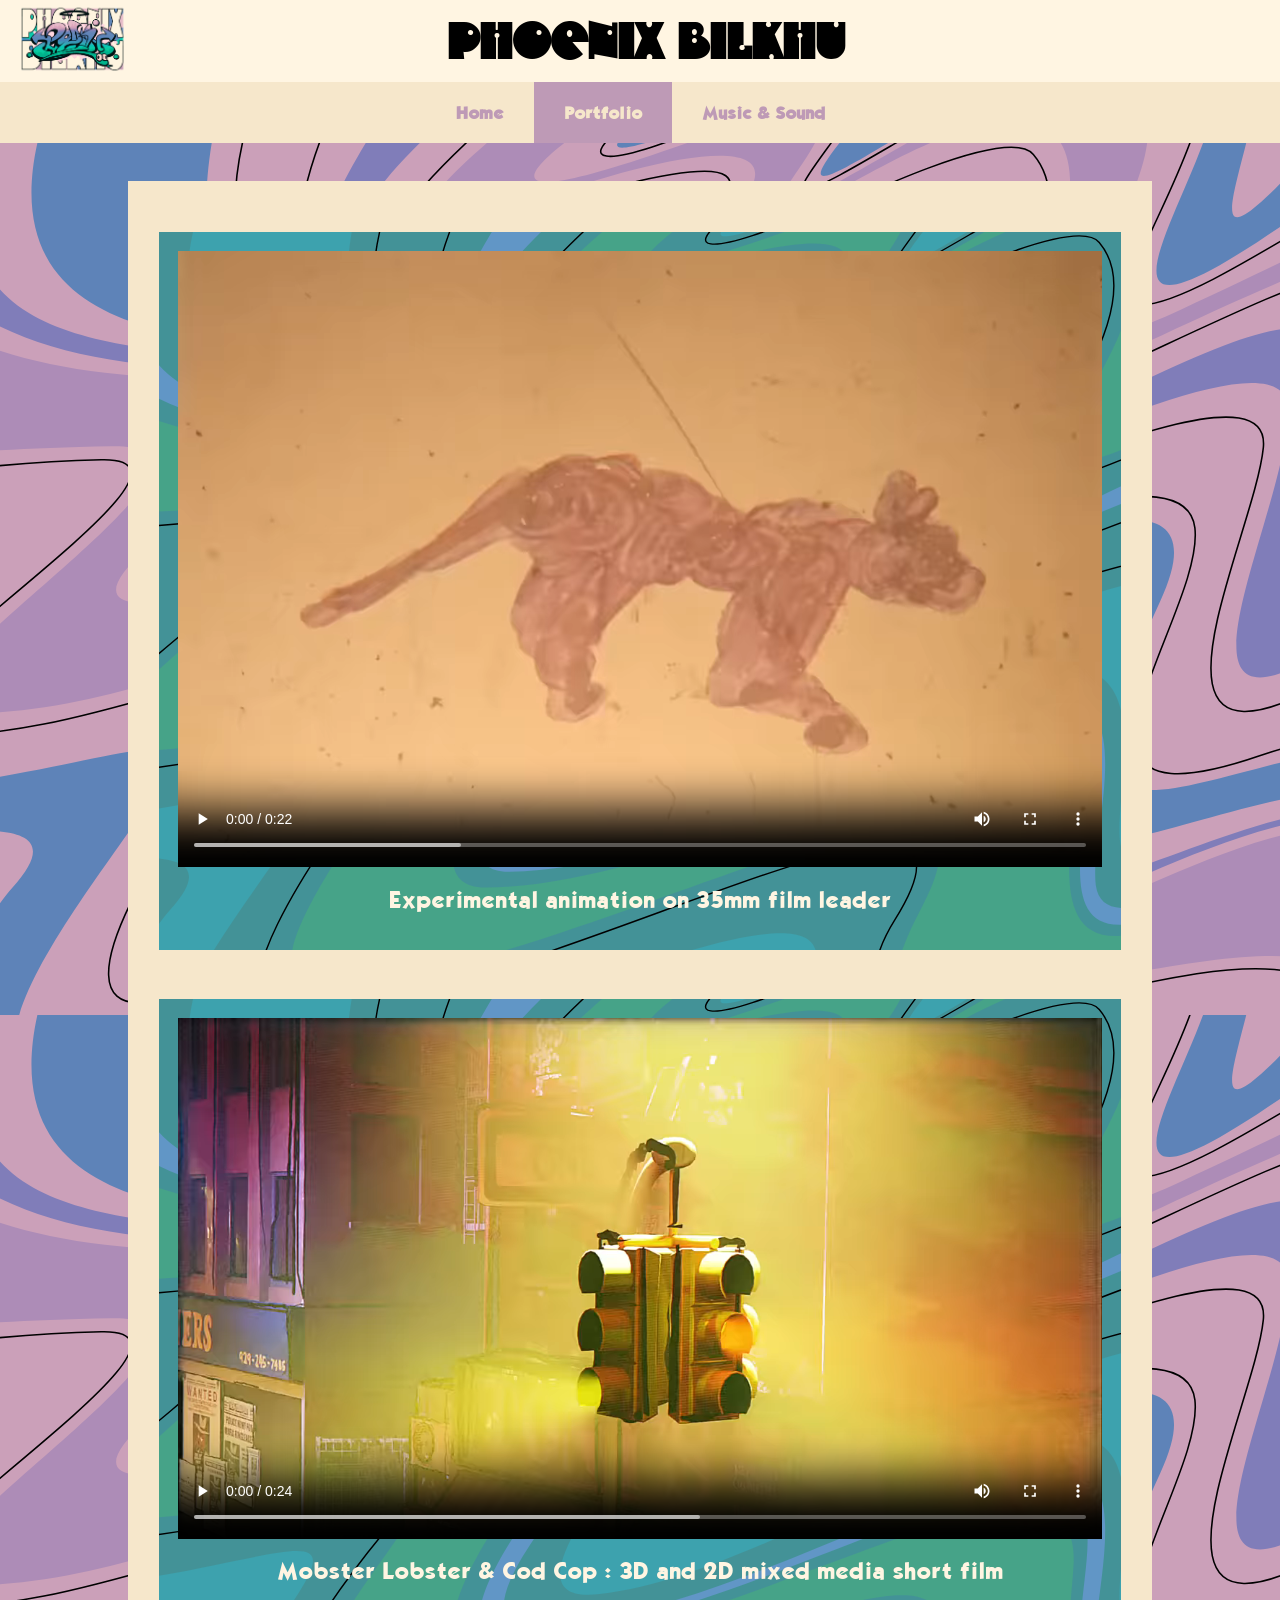
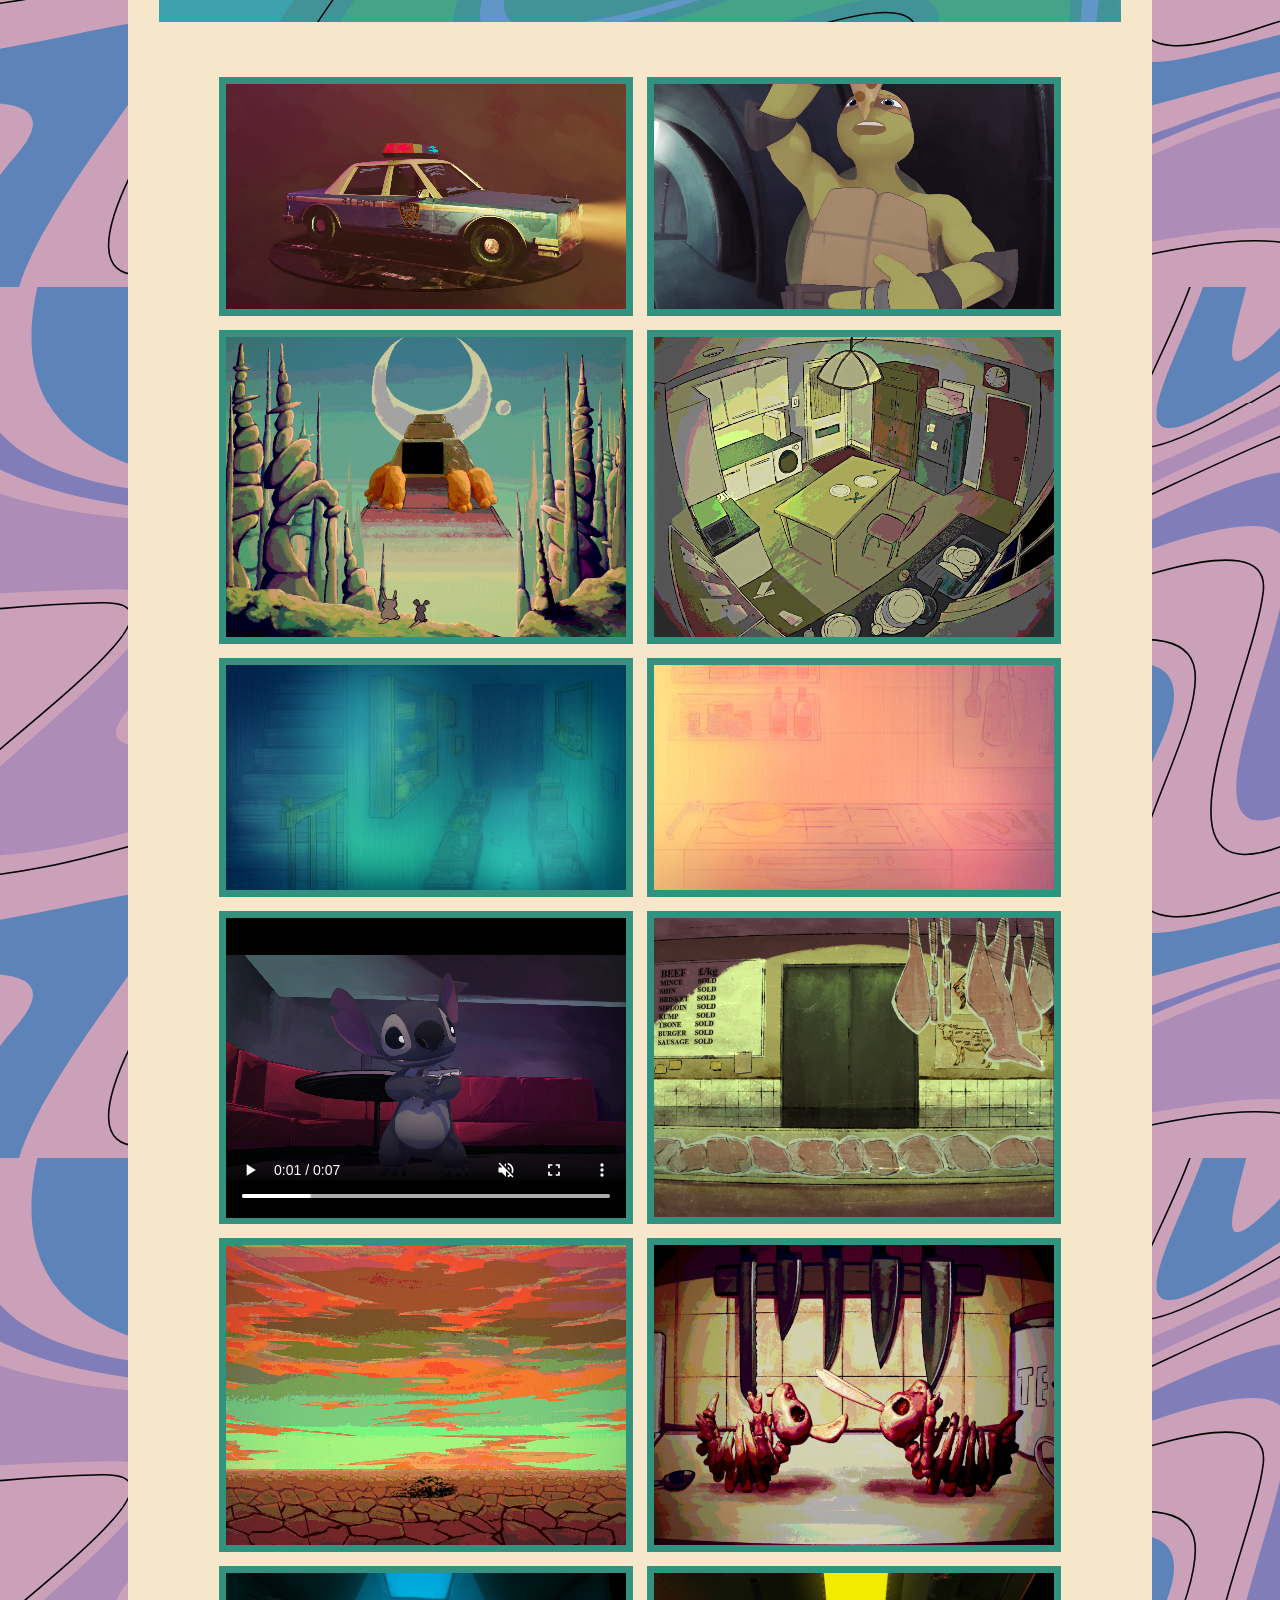
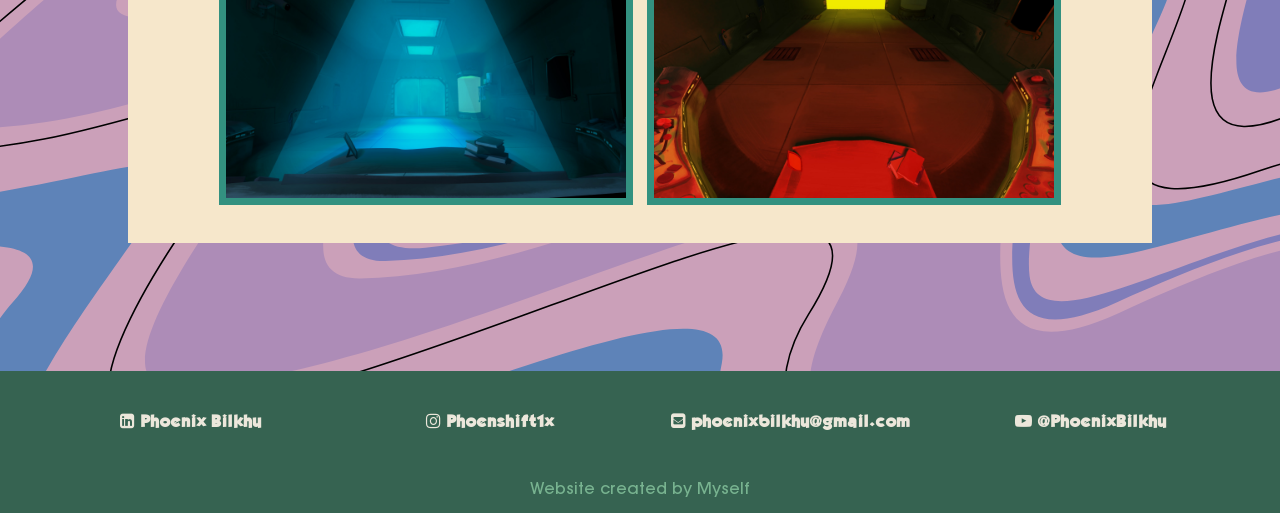
==== commit d9f55a52: "active navbar" ====
--- a/portfolio.html
+++ b/portfolio.html
@@ -1,13 +1,12 @@
 <!DOCTYPE html>
 <html lang=en>
    <head>
-     
     <link rel="stylesheet" href="https://cdnjs.cloudflare.com/ajax/libs/font-awesome/4.7.0/css/font-awesome.min.css">
     <link rel="stylesheet" href="style.css">
     <title> Portfolio </title>
-     <link rel="icon" type="image/x-icon" href="images/icon.ico">
+    <link rel="icon" type="image/x-icon" href="images/icon.ico">
   </head>
-<body>
+<body id="Portfolio">
   
   <div class="header">
     <a href="#index" class="logo"><img src="images/logo.png" width="120" height="auto"></a>
@@ -18,9 +17,9 @@
 
   <div class="topnav">
     <ul>
-      <li><a href="index.html">Home</a></li>
-      <li><a href="portfolio.html">Portfolio</a></li>
-      <li><a href="sound.html">Music &amp; Sound Design</a></li>
+      <li><a data-active="Home" href="index.html">Home</a></li>
+      <li><a data-active="Portfolio" href="portfolio.html">Portfolio</a></li>
+      <li><a data-active="MusicSoundDesign" href="sound.html">Music &amp; Sound</a></li>
       <!--<li><a href="#">Contact</a></li>-->
     </ul>
   </div>
@@ -114,10 +113,11 @@
         <div class="contactlink">
         <a href="https://www.youtube.com/@phoenixbilkhu"><i style="font-size:17px" class="fa">&#xf16a;</i> @PhoenixBilkhu</a>
         </div>
+      </div>
+    <div class="footertextcontainer"><p class="footertext">Website created by Myself</p></div>
     </div>
-    <div class="footertextcontainer"><p class="footertext">Website created by Myself</p></div>
+    </div>
   </div>
-</div>
-    
+  <script type="text/javascript" src="script.js"></script>
 </body>
 </html>
--- a/style.css
+++ b/style.css
@@ -119,6 +119,10 @@
   background-color: #BE9AB6;
 }
 
+a.active {
+  background-color: #BE9AB6;
+  color: #f6e7cb;
+}
 
 
 .videodiv {
@@ -157,7 +161,7 @@
   font-size: 150%;
   /*padding-right: 25%;*/
   text-align: center;
-  color: #8c5a78;
+  color: #411730;
   font-weight: lighter;
 }
 .software-icons {
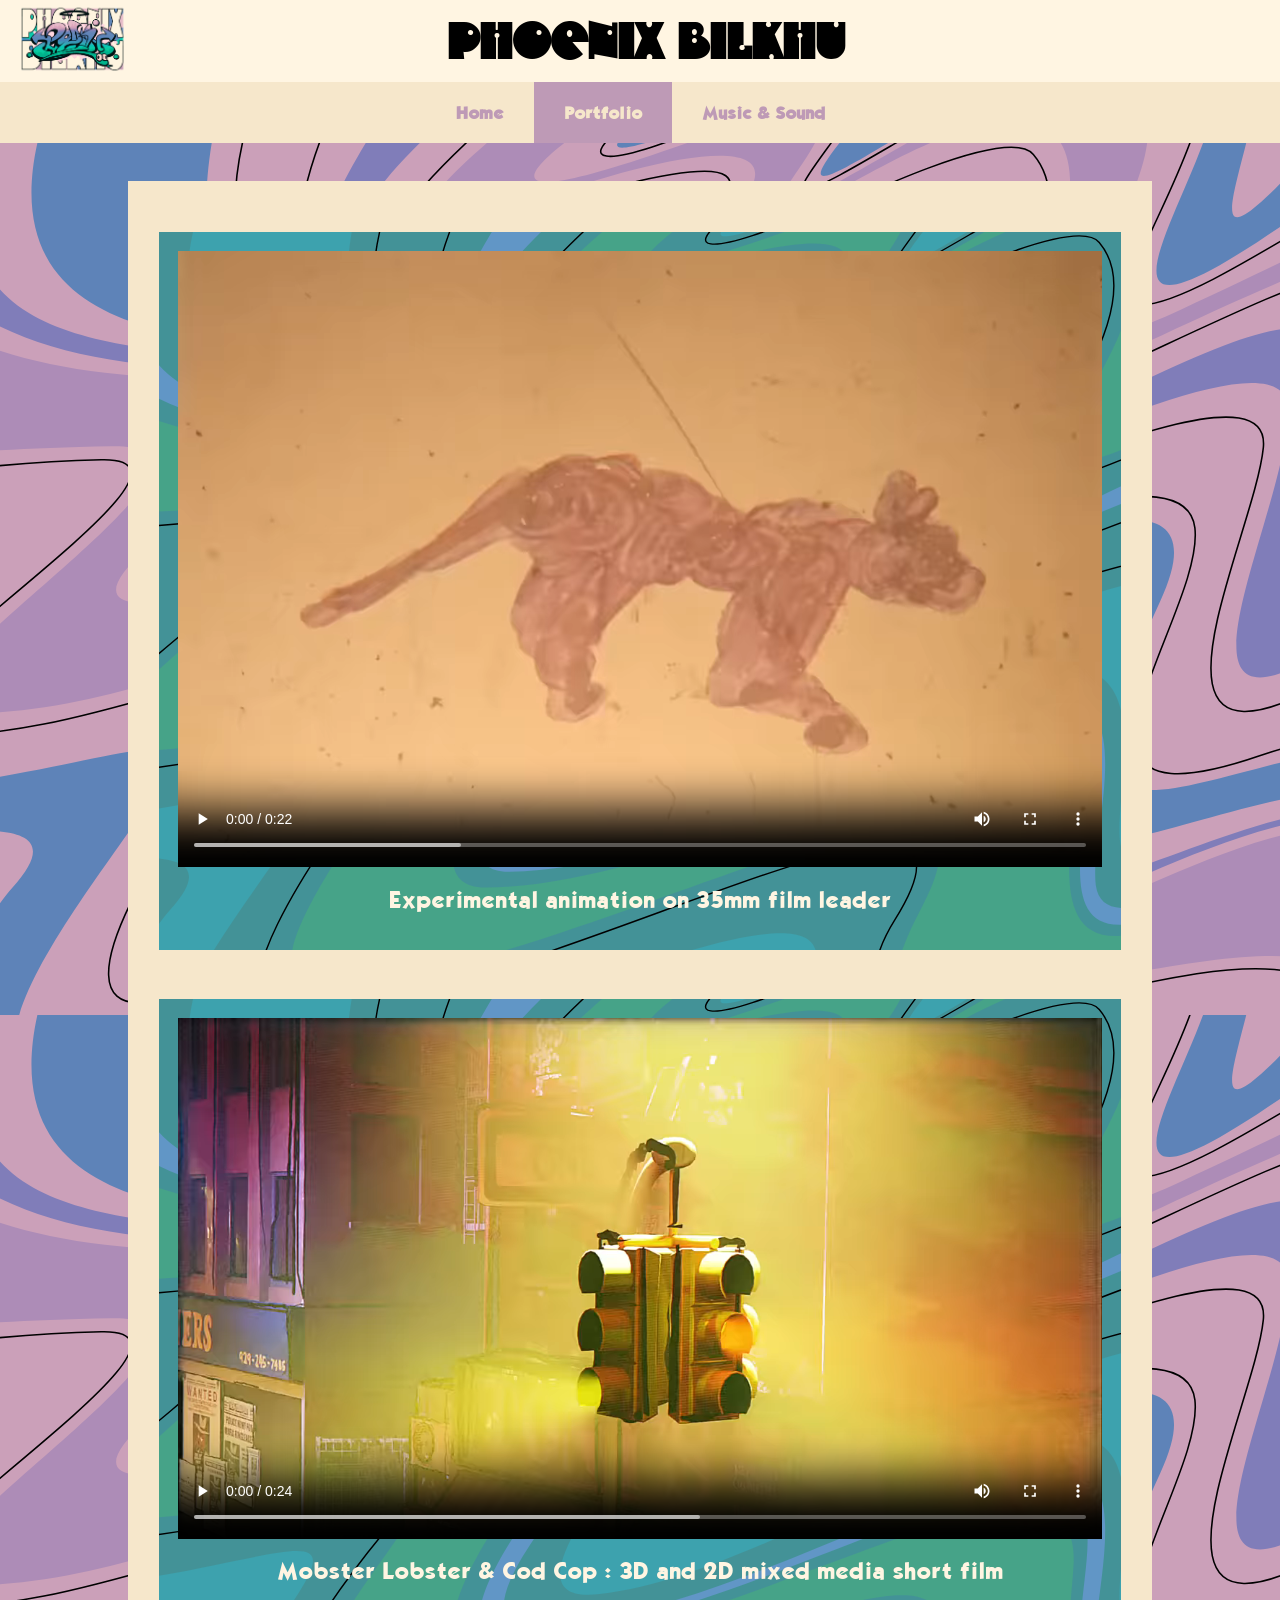
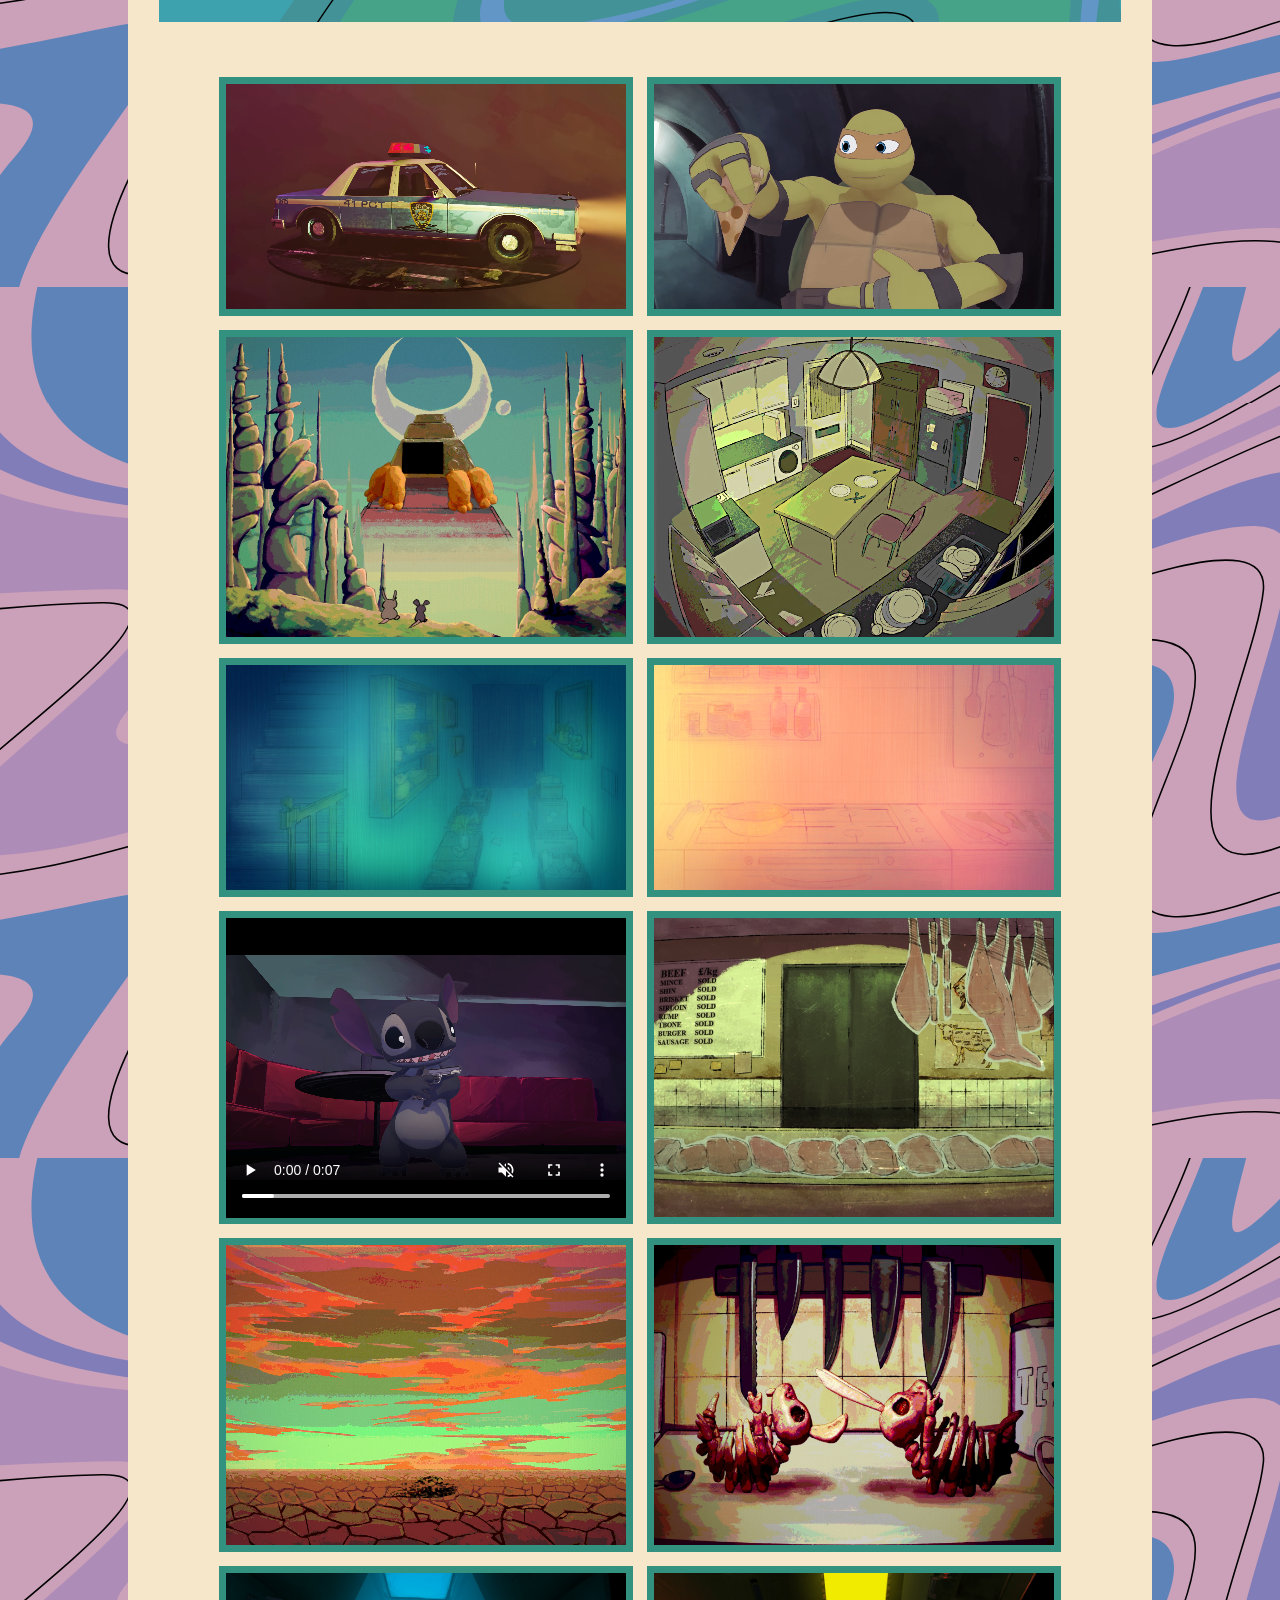
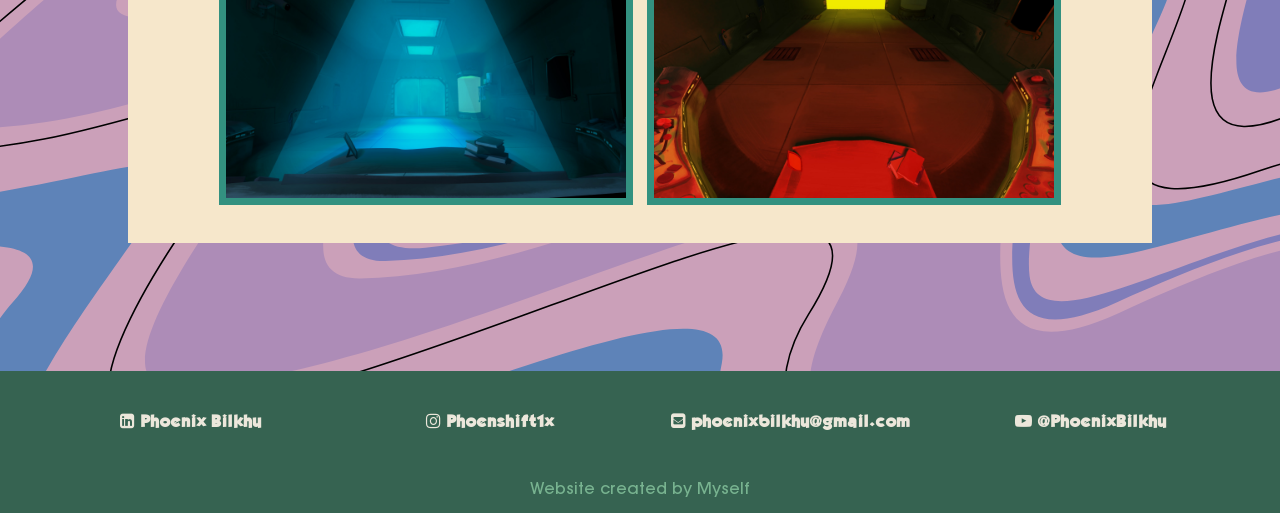
==== commit 788c8bd7: "Update portfolio.html" ====
--- a/portfolio.html
+++ b/portfolio.html
@@ -28,22 +28,22 @@
     <div class="gallerycontainer">
       <div class="gallery">
         <div class="galleryhighlight">
-          <video src="portfolio/catanim.webm" type="video/webm" width=100% height=100% loop controls autoplay></video>
+          <video src="portfolio/catanim.webm" type="video/webm" width=100% height=100% loop controls playsinline autoplay></video>
           <p>Experimental animation on 35mm film leader</p>
         </div>
         
         <div class="galleryhighlight">
-          <video src="portfolio/lobstermobster.webm" type="video/webm" width=100% height=100% loop controls></video>
+          <video src="portfolio/lobstermobster.webm" type="video/webm" width=100% height=100% playsinline loop controls></video>
           <p>Mobster Lobster & Cod Cop : 3D and 2D mixed media short film</p>
         </div>
           
         <div class="galleryitems">
           <div class="galleryitem">
-            <video src="portfolio/COP CAR.webm" type="video/webm" width=100% height=100% loop autoplay muted></video>
+            <video src="portfolio/COP CAR.webm" type="video/webm" width=100% height=100% loop playsinline autoplay muted></video>
           </div>
         
           <div class="galleryitem">
-            <video src="portfolio/emotion_v2.webm" type="video/webm" loop autoplay muted></video>
+            <video src="portfolio/emotion_v2.webm" type="video/webm" loop playsinline autoplay muted></video>
           </div>
       
           <div class="galleryitem">
@@ -51,7 +51,7 @@
           </div>
       
           <div class="galleryitem">
-            <video src="portfolio/kitchen.webm" type="video/webm" width=100% loop autoplay muted></video>
+            <video src="portfolio/kitchen.webm" type="video/webm" width=100% loop playsinline autoplay muted></video>
           </div>
       
           <div class="galleryitem">
@@ -64,7 +64,7 @@
       
       
           <div class="galleryitem">
-            <video src="portfolio/lip_sync_v2.webm" type="video/webm" loop autoplay controls muted></video>
+            <video src="portfolio/lip_sync_v2.webm" type="video/webm" loop playsinline autoplay controls muted></video>
           </div>
       
           <div class="galleryitem">
@@ -72,7 +72,7 @@
           </div>
       
           <div class="galleryitem">
-            <video src="portfolio/cat appears.webm" type="video/webm" width=100% height=100% loop autoplay muted></video>
+            <video src="portfolio/cat appears.webm" type="video/webm" width=100% height=100% loop playsinline autoplay muted></video>
           </div>
       
           <div class="galleryitem">
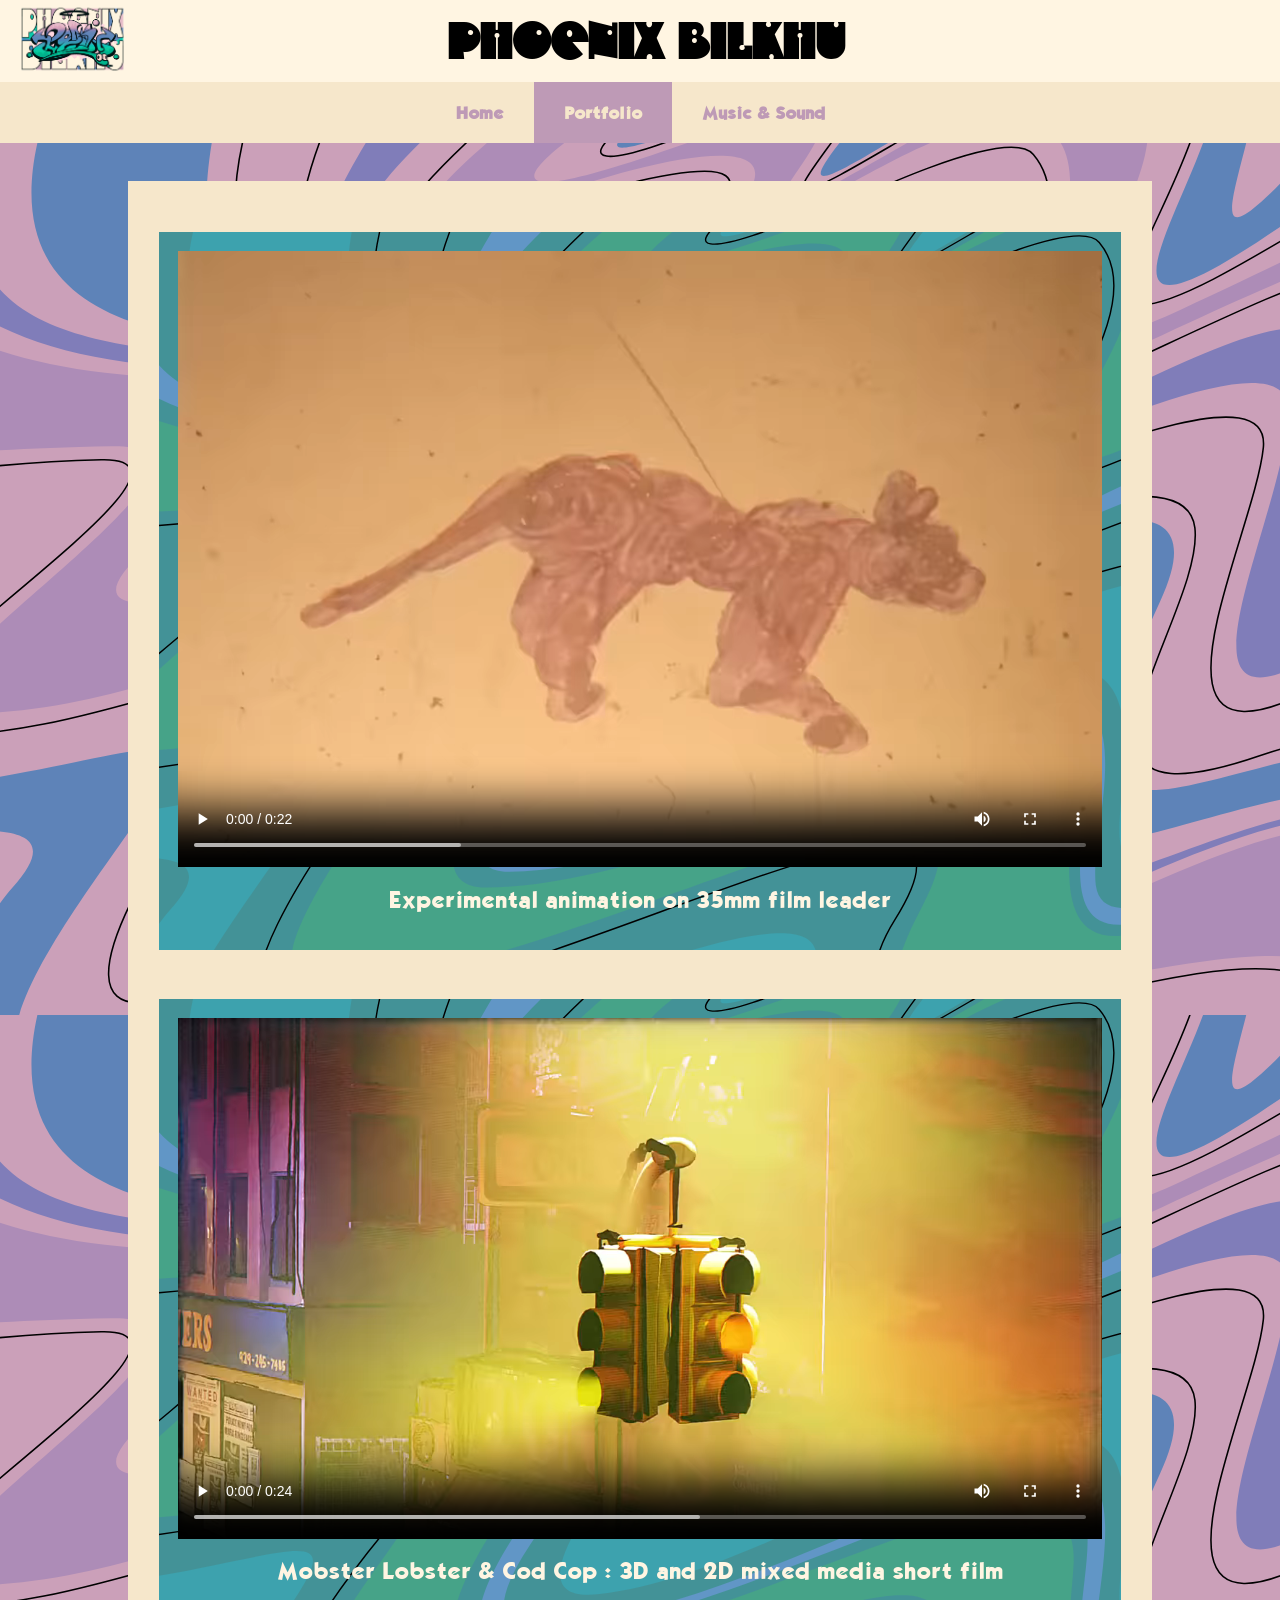
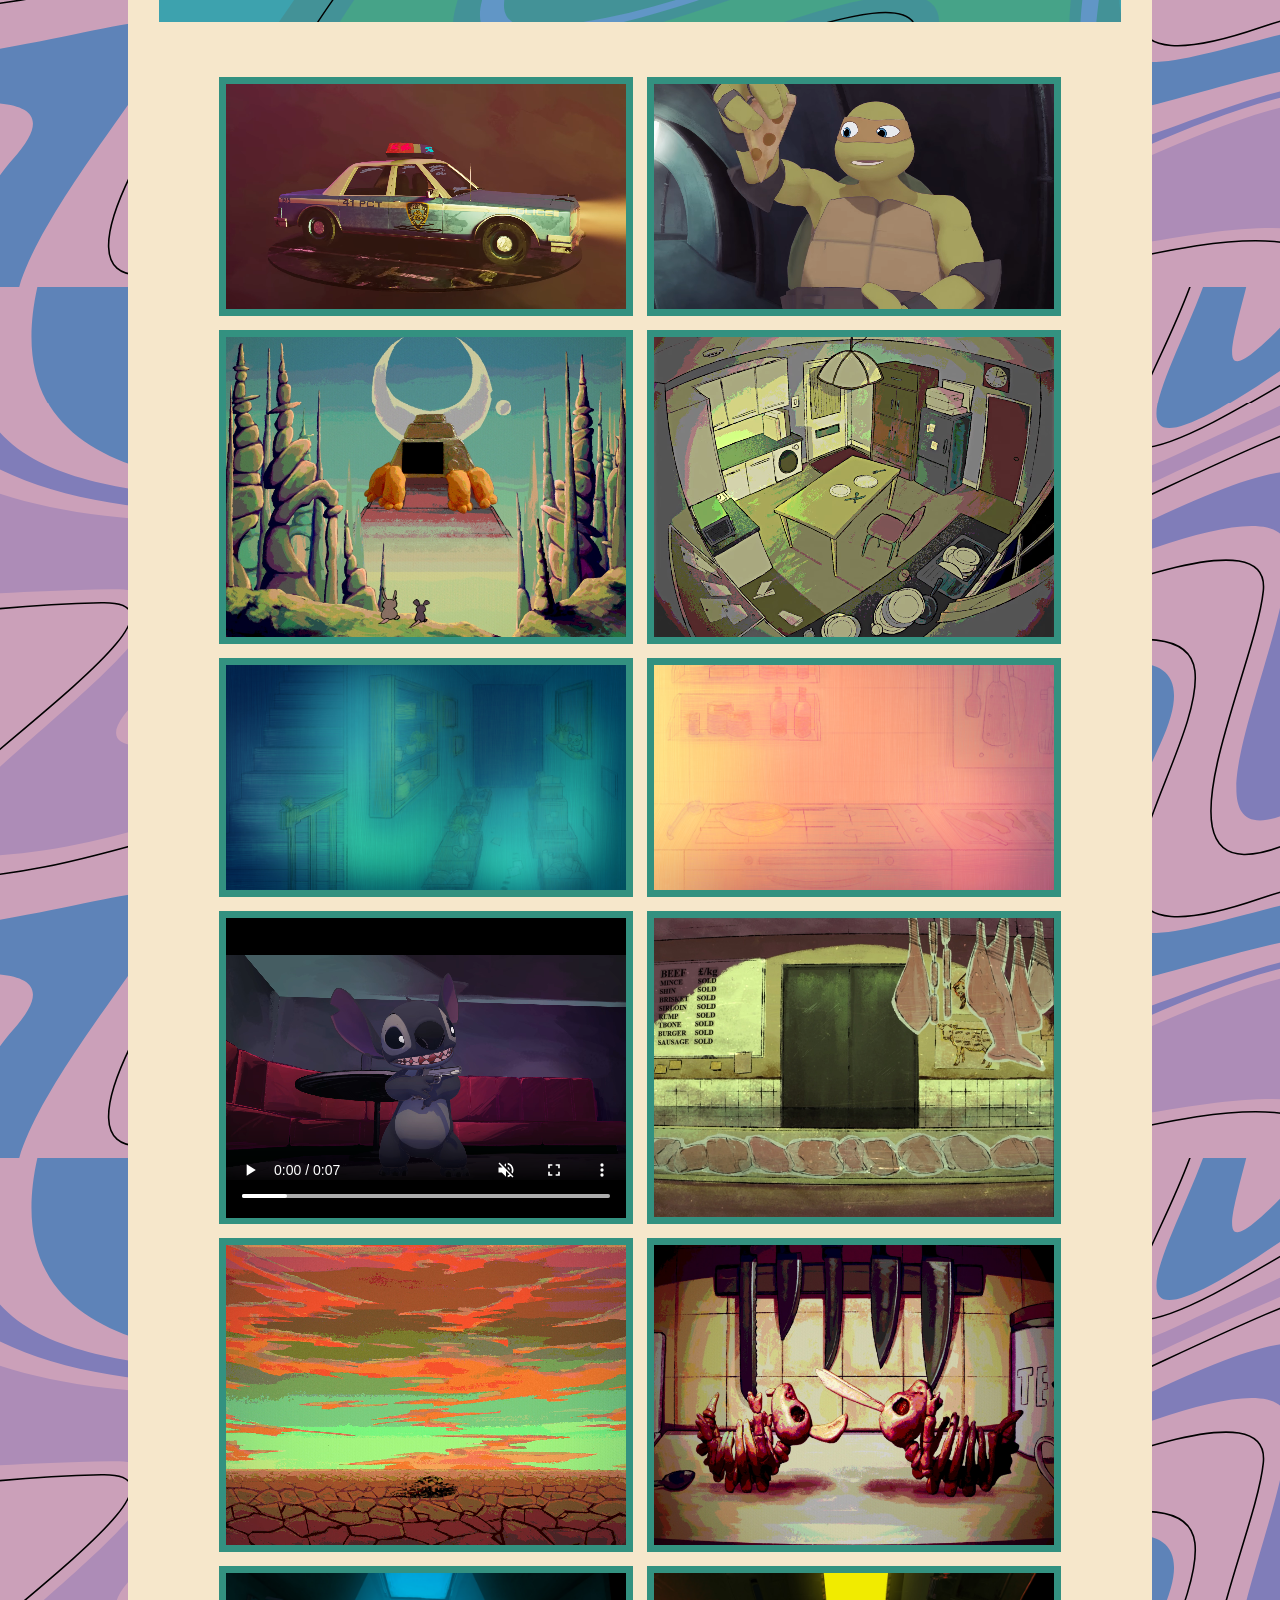
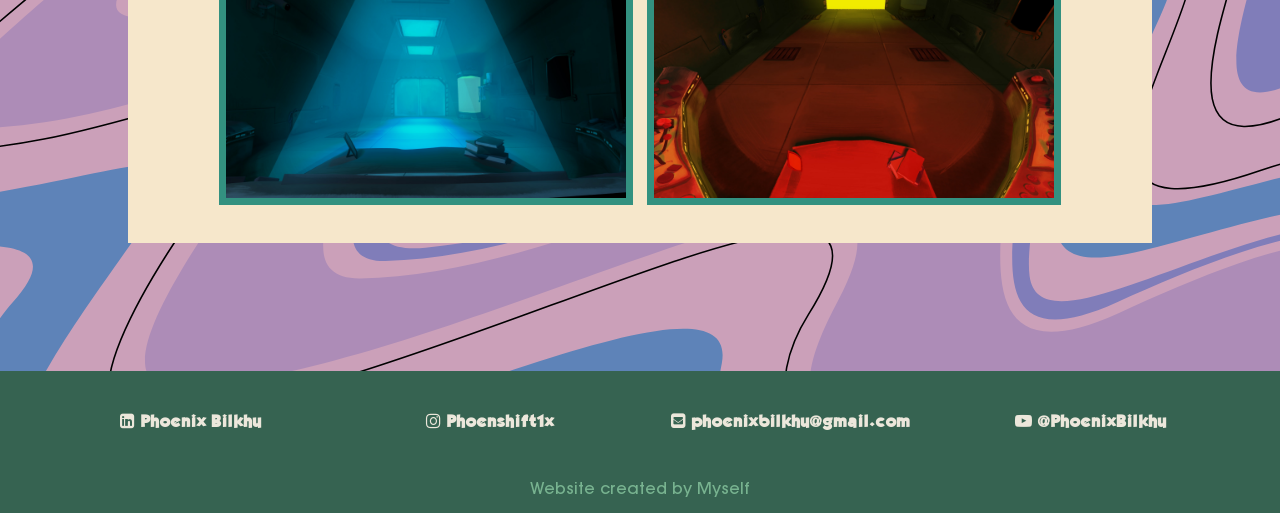
==== commit 10101a15: "autoplay ios fix maybe?" ====
--- a/portfolio.html
+++ b/portfolio.html
@@ -28,7 +28,7 @@
     <div class="gallerycontainer">
       <div class="gallery">
         <div class="galleryhighlight">
-          <video src="portfolio/catanim.webm" type="video/webm" width=100% height=100% loop controls playsinline autoplay></video>
+          <video src="portfolio/catanim.webm" type="video/webm" width=100% height=100% loop controls playsinline></video>
           <p>Experimental animation on 35mm film leader</p>
         </div>
         
